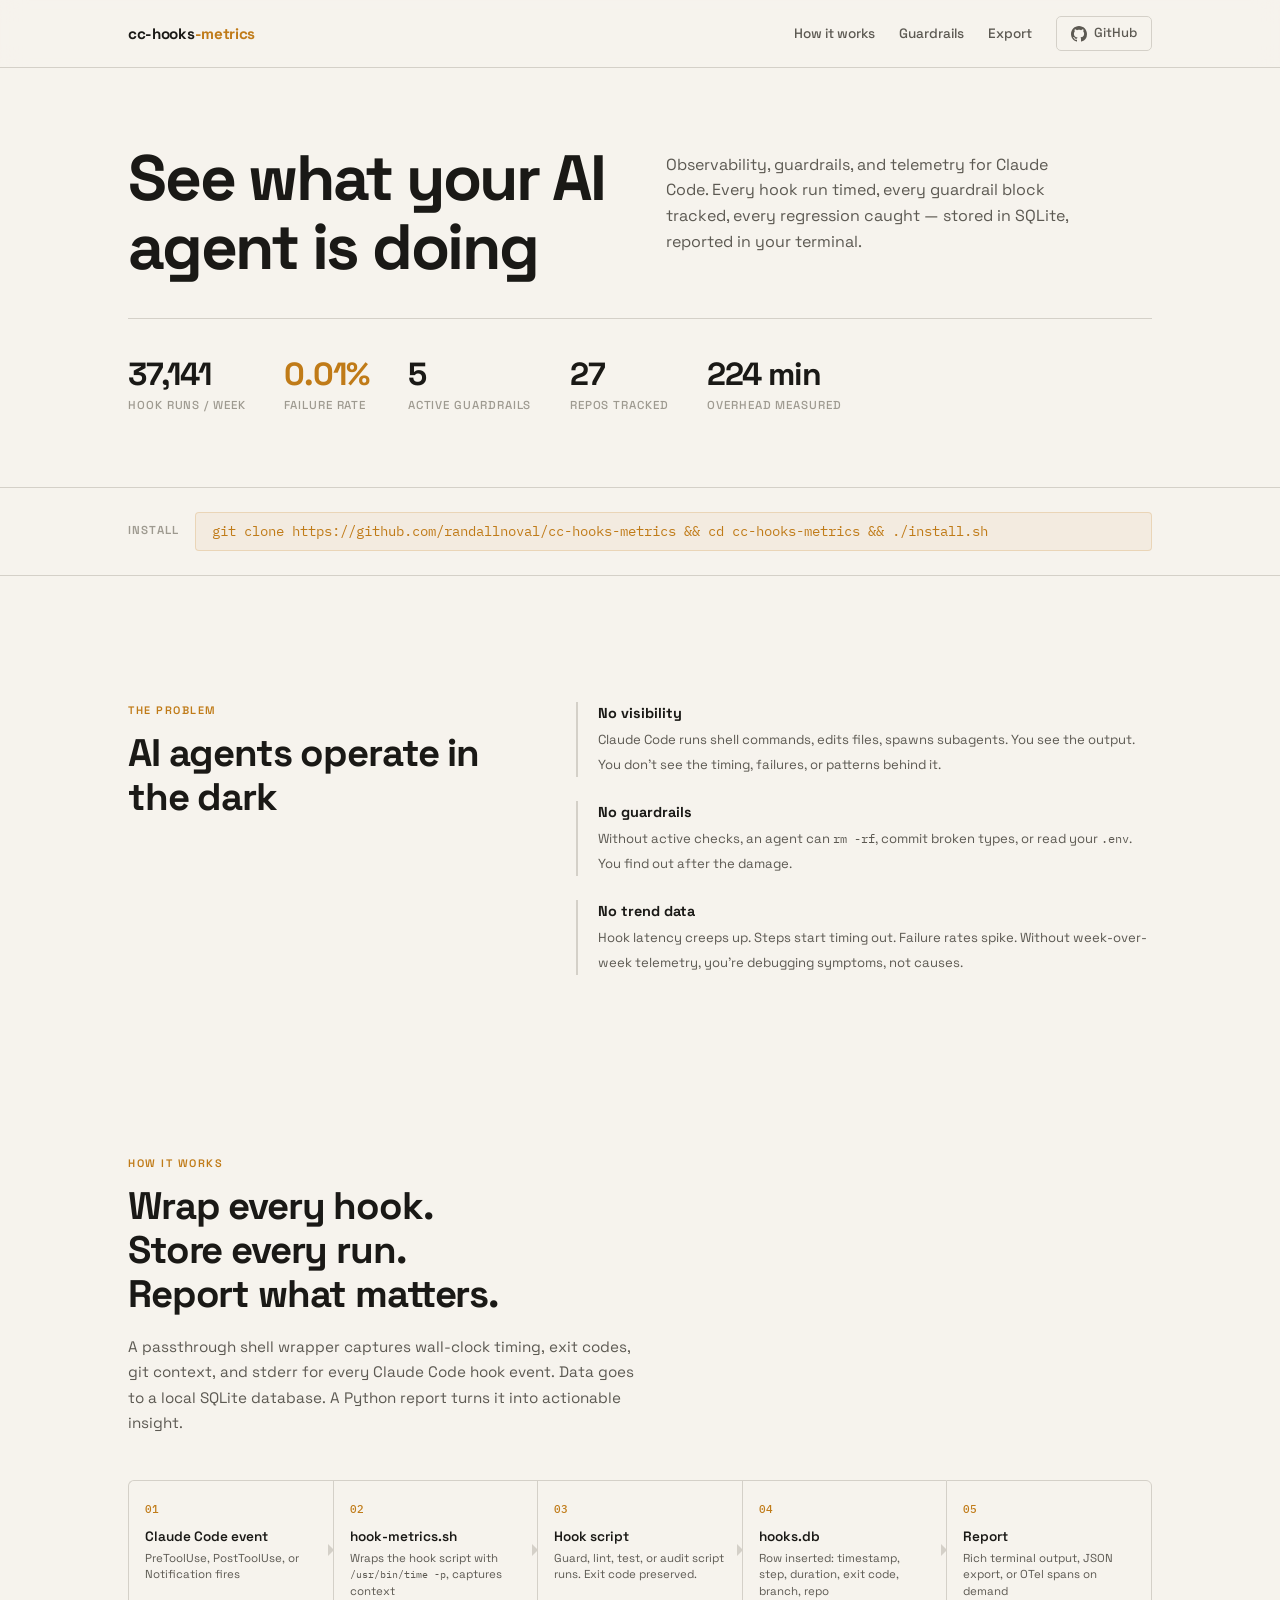
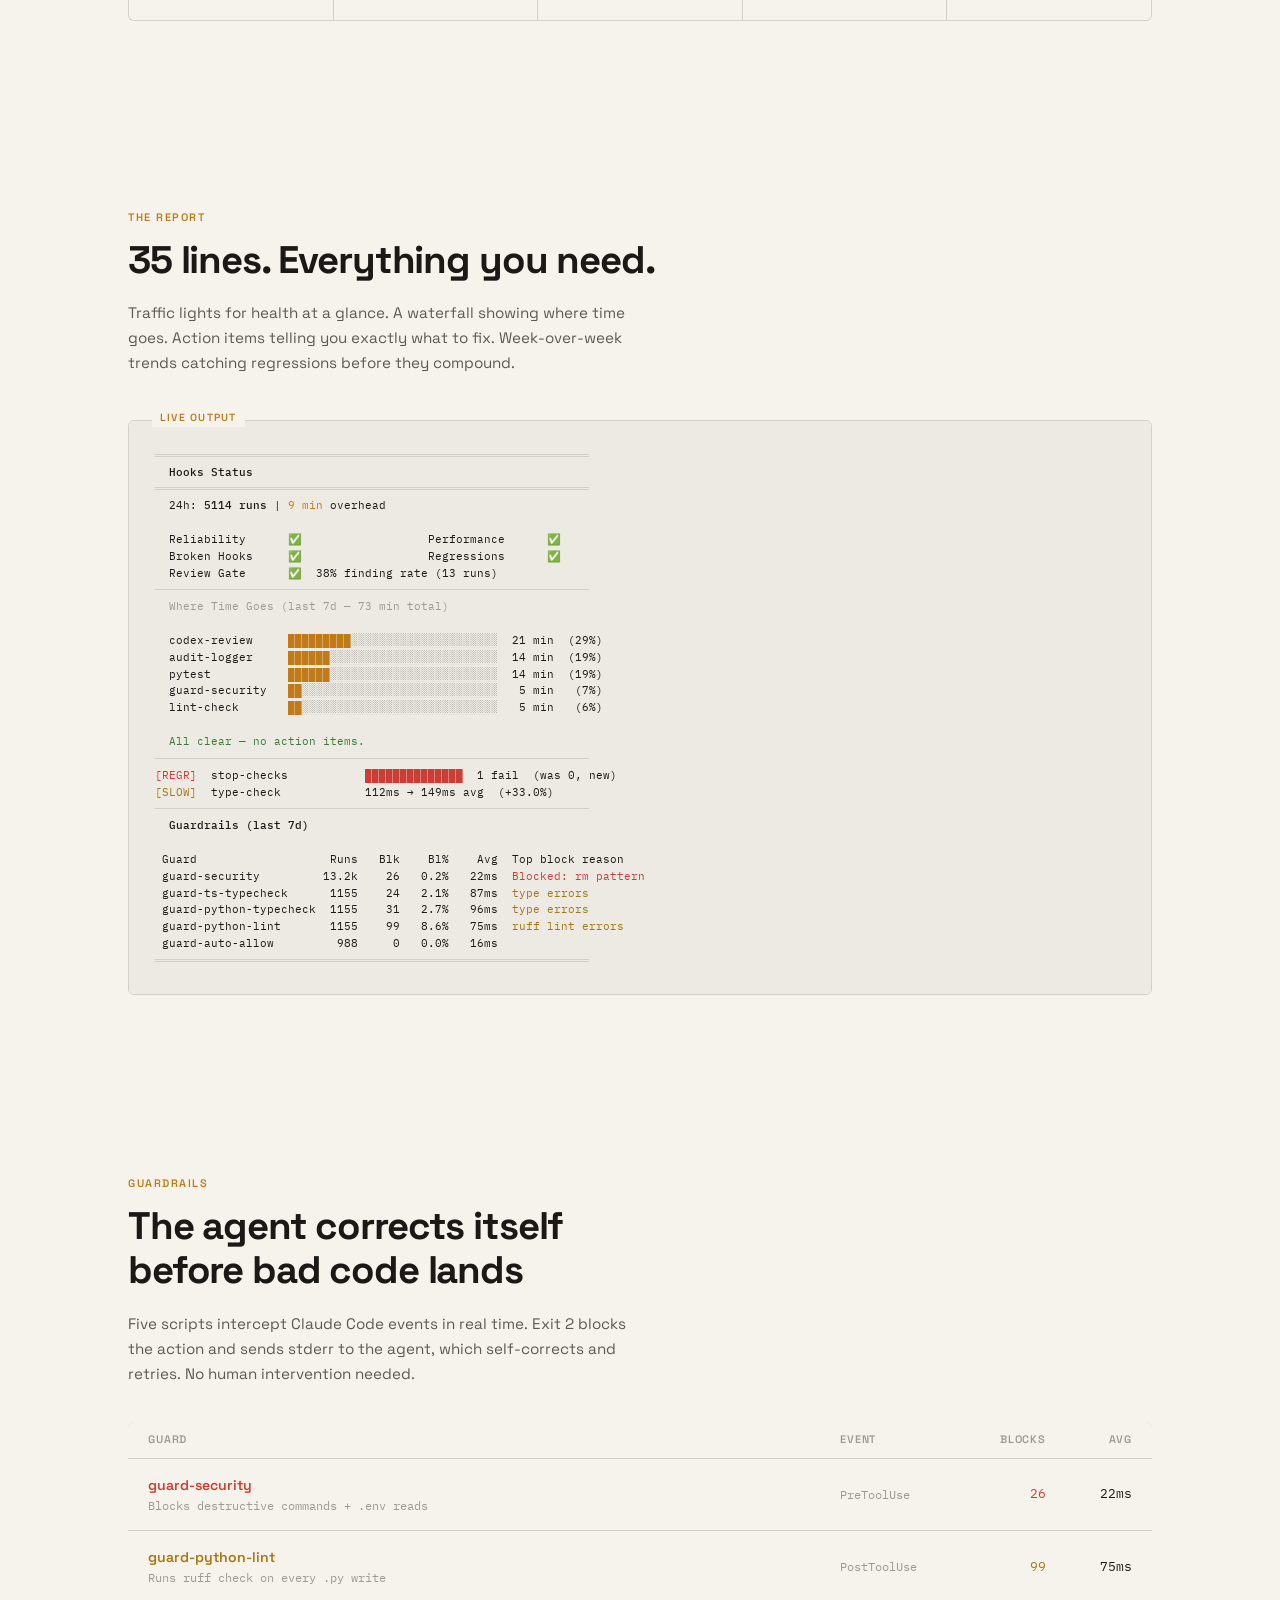
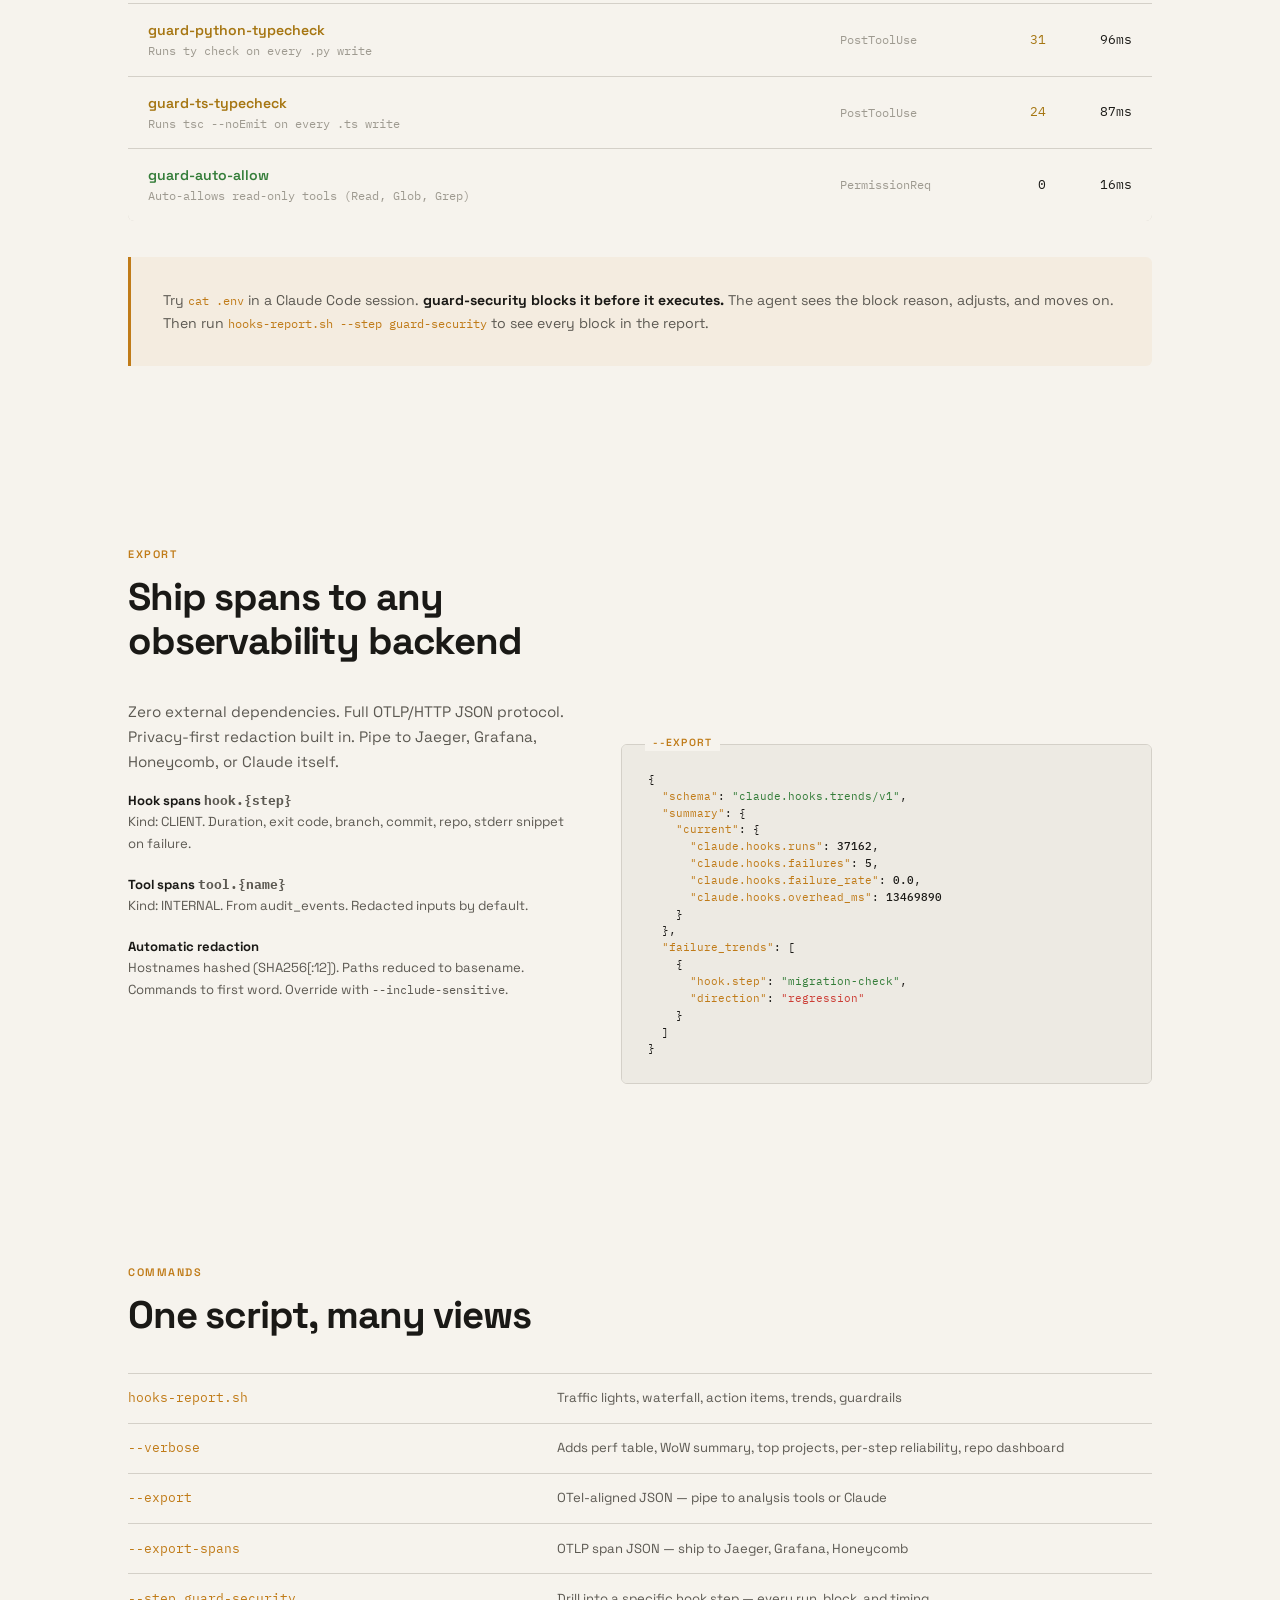
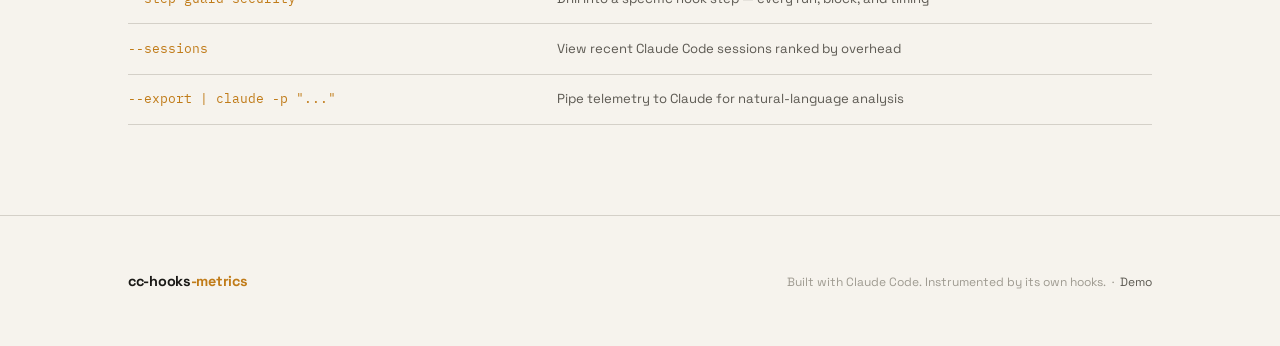
==== docs/index.html @ d6f10c7b "docs: add design context and live demo pages Added design system documentation (users, brand persona" ====
<!DOCTYPE html>
<html lang="en">
<head>
<meta charset="UTF-8">
<meta name="viewport" content="width=device-width, initial-scale=1.0">
<title>cc-hooks-metrics — See what your AI agent is doing</title>
<meta name="description" content="Observability, guardrails, and telemetry for Claude Code. 37k+ hook runs tracked. Zero blind spots.">
<link rel="preconnect" href="https://fonts.googleapis.com">
<link rel="preconnect" href="https://fonts.gstatic.com" crossorigin>
<link href="https://fonts.googleapis.com/css2?family=Space+Grotesk:wght@400;500;600;700&family=IBM+Plex+Mono:wght@400;500&display=swap" rel="stylesheet">
<style>
  /* ═══════════════════════════════════════
     THEME — warm observatory
     ═══════════════════════════════════════ */
  :root {
    color-scheme: dark light;

    /* Palette: dark */
    --bg:           #0f0f0f;
    --bg-raised:    #1a1a18;
    --bg-inset:     #090908;
    --border:       #2a2a26;
    --text:         #ece8e0;
    --text-sub:     #9e9a90;
    --text-faint:   #5c5952;
    --accent:       #e09832;
    --accent-dim:   #b87a24;
    --accent-bg:    rgba(224,152,50,0.08);
    --red:          #e5534b;
    --green:        #57ab5a;
    --yellow:       #c69026;
    --blue:         #539bf5;
    --code-bg:      #141412;
  }

  @media (prefers-color-scheme: light) {
    :root {
      --bg:           #f6f3ed;
      --bg-raised:    #ffffff;
      --bg-inset:     #edeae3;
      --border:       #d4d0c8;
      --text:         #1a1916;
      --text-sub:     #5c5952;
      --text-faint:   #9e9a90;
      --accent:       #c07b18;
      --accent-dim:   #9e6510;
      --accent-bg:    rgba(192,123,24,0.06);
      --red:          #cc3d35;
      --green:        #347d39;
      --yellow:       #a67612;
      --blue:         #3574c2;
      --code-bg:      #edeae3;
    }
  }

  /* ═══════════════════════════════════════
     RESET + BASE
     ═══════════════════════════════════════ */
  *, *::before, *::after { margin: 0; padding: 0; box-sizing: border-box; }

  body {
    font-family: 'Space Grotesk', system-ui, sans-serif;
    background: var(--bg);
    color: var(--text);
    line-height: 1.55;
    -webkit-font-smoothing: antialiased;
    overflow-x: hidden;
  }

  ::selection {
    background: var(--accent);
    color: var(--bg);
  }

  /* ═══════════════════════════════════════
     UTILITY
     ═══════════════════════════════════════ */
  .wrap {
    max-width: 1120px;
    margin: 0 auto;
    padding-inline: clamp(1.25rem, 4vw, 3rem);
  }

  .mono {
    font-family: 'IBM Plex Mono', monospace;
    font-size: 0.88em;
  }

  .accent { color: var(--accent); }
  .sub    { color: var(--text-sub); }
  .faint  { color: var(--text-faint); }

  /* ═══════════════════════════════════════
     NAV
     ═══════════════════════════════════════ */
  nav {
    position: fixed;
    top: 0;
    left: 0;
    right: 0;
    z-index: 100;
    padding: 1rem 0;
    background: color-mix(in oklch, var(--bg) 85%, transparent);
    backdrop-filter: blur(12px);
    -webkit-backdrop-filter: blur(12px);
    border-bottom: 1px solid var(--border);
  }
  nav .wrap {
    display: flex;
    align-items: center;
    justify-content: space-between;
  }
  nav .logo {
    font-weight: 700;
    font-size: 0.95rem;
    letter-spacing: -0.02em;
    text-decoration: none;
    color: var(--text);
  }
  nav .logo span { color: var(--accent); }
  nav .links {
    display: flex;
    gap: 1.5rem;
    align-items: center;
    list-style: none;
  }
  nav .links a {
    color: var(--text-sub);
    text-decoration: none;
    font-size: 0.85rem;
    font-weight: 500;
    transition: color 0.15s;
  }
  nav .links a:hover { color: var(--text); }
  nav .links .gh {
    display: inline-flex;
    align-items: center;
    gap: 0.4rem;
    padding: 0.4rem 0.9rem;
    border: 1px solid var(--border);
    border-radius: 5px;
    font-size: 0.82rem;
    transition: border-color 0.15s;
  }
  nav .links .gh:hover { border-color: var(--text-sub); }

  /* ═══════════════════════════════════════
     HERO — asymmetric, editorial
     ═══════════════════════════════════════ */
  .hero {
    padding-top: clamp(7rem, 16vh, 11rem);
    padding-bottom: clamp(3rem, 8vh, 5rem);
  }
  .hero-grid {
    display: grid;
    grid-template-columns: 1fr 1fr;
    gap: clamp(2rem, 4vw, 4rem);
    align-items: end;
  }
  @media (max-width: 768px) {
    .hero-grid { grid-template-columns: 1fr; }
  }

  .hero h1 {
    font-size: clamp(2.4rem, 5.5vw, 4rem);
    font-weight: 700;
    line-height: 1.08;
    letter-spacing: -0.035em;
    max-width: 14ch;
  }
  .hero-right {
    max-width: 420px;
  }
  .hero-right p {
    font-size: clamp(1rem, 1.2vw, 1.15rem);
    color: var(--text-sub);
    margin-bottom: 1.75rem;
    line-height: 1.6;
  }

  /* Ticker strip */
  .ticker {
    display: flex;
    gap: clamp(1.5rem, 3vw, 3rem);
    padding-top: clamp(2rem, 4vh, 3rem);
    margin-top: clamp(2rem, 4vh, 3rem);
    border-top: 1px solid var(--border);
    flex-wrap: wrap;
  }
  .ticker-item {
    display: flex;
    flex-direction: column;
  }
  .ticker-val {
    font-size: clamp(1.6rem, 2.5vw, 2.2rem);
    font-weight: 700;
    letter-spacing: -0.03em;
    line-height: 1.2;
  }
  .ticker-label {
    font-size: 0.72rem;
    font-weight: 500;
    text-transform: uppercase;
    letter-spacing: 0.08em;
    color: var(--text-faint);
    margin-top: 0.2rem;
  }

  /* ═══════════════════════════════════════
     INSTALL STRIP
     ═══════════════════════════════════════ */
  .install-strip {
    padding: 1.5rem 0;
    border-top: 1px solid var(--border);
    border-bottom: 1px solid var(--border);
  }
  .install-strip .wrap {
    display: flex;
    align-items: center;
    gap: 1rem;
    flex-wrap: wrap;
  }
  .install-strip .label {
    font-size: 0.72rem;
    font-weight: 600;
    text-transform: uppercase;
    letter-spacing: 0.1em;
    color: var(--text-faint);
    flex-shrink: 0;
  }
  .install-cmd {
    font-family: 'IBM Plex Mono', monospace;
    font-size: 0.85rem;
    color: var(--accent);
    background: var(--accent-bg);
    padding: 0.5rem 1rem;
    border-radius: 4px;
    border: 1px solid color-mix(in oklch, var(--accent) 20%, transparent);
    user-select: all;
    cursor: text;
    flex: 1;
    min-width: 0;
    overflow-x: auto;
    white-space: nowrap;
  }

  /* ═══════════════════════════════════════
     SECTION RHYTHM
     ═══════════════════════════════════════ */
  .section {
    padding-block: clamp(4rem, 10vh, 7rem);
  }
  .section-label {
    font-size: 0.68rem;
    font-weight: 600;
    text-transform: uppercase;
    letter-spacing: 0.14em;
    color: var(--accent);
    margin-bottom: 0.75rem;
  }
  .section h2 {
    font-size: clamp(1.6rem, 3vw, 2.4rem);
    font-weight: 700;
    letter-spacing: -0.03em;
    line-height: 1.15;
    max-width: 22ch;
    margin-bottom: clamp(1rem, 2vh, 1.75rem);
  }
  .section-lead {
    font-size: clamp(0.95rem, 1.1vw, 1.05rem);
    color: var(--text-sub);
    max-width: 52ch;
    line-height: 1.65;
  }

  /* ═══════════════════════════════════════
     PROBLEM — editorial two-col
     ═══════════════════════════════════════ */
  .problem-grid {
    display: grid;
    grid-template-columns: 0.4fr 0.6fr;
    gap: clamp(2rem, 5vw, 5rem);
    margin-top: clamp(2rem, 4vh, 3rem);
  }
  @media (max-width: 768px) {
    .problem-grid { grid-template-columns: 1fr; }
  }
  .problem-list {
    list-style: none;
    display: flex;
    flex-direction: column;
    gap: 1.5rem;
  }
  .problem-list li {
    padding-left: 1.25rem;
    border-left: 2px solid var(--border);
    transition: border-color 0.2s;
  }
  .problem-list li:hover {
    border-left-color: var(--accent);
  }
  .problem-list strong {
    display: block;
    font-size: 0.9rem;
    margin-bottom: 0.2rem;
  }
  .problem-list span {
    font-size: 0.82rem;
    color: var(--text-sub);
    line-height: 1.55;
  }

  /* ═══════════════════════════════════════
     PIPELINE — horizontal step flow
     ═══════════════════════════════════════ */
  .pipeline {
    display: flex;
    gap: 0;
    margin-top: clamp(2.5rem, 5vh, 4rem);
    overflow-x: auto;
    padding-bottom: 0.5rem;
  }
  .pipe-step {
    flex: 1;
    min-width: 140px;
    padding: 1.25rem 1rem;
    border: 1px solid var(--border);
    border-right: none;
    position: relative;
    transition: background 0.2s;
  }
  .pipe-step:first-child { border-radius: 6px 0 0 6px; }
  .pipe-step:last-child  { border-radius: 0 6px 6px 0; border-right: 1px solid var(--border); }
  .pipe-step:hover { background: var(--bg-raised); }
  .pipe-step::after {
    content: '';
    position: absolute;
    right: -1px;
    top: 50%;
    transform: translateY(-50%);
    width: 0;
    height: 0;
    border-top: 6px solid transparent;
    border-bottom: 6px solid transparent;
    border-left: 6px solid var(--border);
    z-index: 1;
  }
  .pipe-step:last-child::after { display: none; }
  .pipe-num {
    font-family: 'IBM Plex Mono', monospace;
    font-size: 0.68rem;
    color: var(--accent);
    font-weight: 500;
    margin-bottom: 0.5rem;
  }
  .pipe-name {
    font-size: 0.85rem;
    font-weight: 600;
    margin-bottom: 0.2rem;
  }
  .pipe-desc {
    font-size: 0.72rem;
    color: var(--text-sub);
    line-height: 1.45;
  }

  /* ═══════════════════════════════════════
     SPECIMEN — the report as artifact
     ═══════════════════════════════════════ */
  .specimen {
    margin-top: clamp(2.5rem, 5vh, 4rem);
    position: relative;
  }
  .specimen-label {
    position: absolute;
    top: -0.6rem;
    left: 1.5rem;
    font-size: 0.65rem;
    font-weight: 600;
    text-transform: uppercase;
    letter-spacing: 0.12em;
    color: var(--accent);
    background: var(--bg);
    padding: 0 0.5rem;
    z-index: 1;
  }
  .specimen-frame {
    border: 1px solid var(--border);
    border-radius: 6px;
    overflow: hidden;
  }
  .specimen-frame pre {
    font-family: 'IBM Plex Mono', monospace;
    font-size: clamp(0.68rem, 0.85vw, 0.78rem);
    line-height: 1.55;
    padding: clamp(1.25rem, 2vw, 2rem);
    overflow-x: auto;
    background: var(--code-bg);
    color: var(--text);
  }
  .s-dim    { color: var(--text-faint); }
  .s-accent { color: var(--accent); }
  .s-green  { color: var(--green); }
  .s-red    { color: var(--red); }
  .s-yellow { color: var(--yellow); }
  .s-blue   { color: var(--blue); }
  .s-bold   { font-weight: 500; }
  .s-line   { color: var(--border); }

  /* ═══════════════════════════════════════
     GUARDRAILS — stacked rows
     ═══════════════════════════════════════ */
  .guards {
    margin-top: clamp(2rem, 4vh, 3rem);
    display: flex;
    flex-direction: column;
    gap: 1px;
    background: var(--border);
    border-radius: 6px;
    overflow: hidden;
  }
  .guard-row {
    display: grid;
    grid-template-columns: 1fr 120px 70px 70px;
    gap: 1rem;
    padding: 1rem 1.25rem;
    background: var(--bg);
    align-items: center;
    transition: background 0.15s;
  }
  .guard-row:hover { background: var(--bg-raised); }
  @media (max-width: 600px) {
    .guard-row { grid-template-columns: 1fr auto; }
    .guard-row .hide-sm { display: none; }
  }
  .guard-name {
    font-weight: 600;
    font-size: 0.88rem;
  }
  .guard-event {
    font-family: 'IBM Plex Mono', monospace;
    font-size: 0.72rem;
    color: var(--text-faint);
  }
  .guard-stat {
    font-family: 'IBM Plex Mono', monospace;
    font-size: 0.82rem;
    text-align: right;
  }
  .guard-head {
    font-size: 0.68rem;
    font-weight: 600;
    text-transform: uppercase;
    letter-spacing: 0.08em;
    color: var(--text-faint);
  }
  .guard-head.guard-row { padding-block: 0.6rem; }

  /* ═══════════════════════════════════════
     HOW IT STOPS BAD CODE — callout
     ═══════════════════════════════════════ */
  .callout {
    margin-top: clamp(2rem, 4vh, 3rem);
    padding: clamp(1.5rem, 3vw, 2rem);
    border-left: 3px solid var(--accent);
    background: var(--accent-bg);
    border-radius: 0 6px 6px 0;
  }
  .callout p {
    font-size: 0.88rem;
    color: var(--text-sub);
    line-height: 1.6;
  }
  .callout strong { color: var(--text); }
  .callout code {
    font-family: 'IBM Plex Mono', monospace;
    font-size: 0.84em;
    color: var(--accent);
  }

  /* ═══════════════════════════════════════
     EXPORT — side by side
     ═══════════════════════════════════════ */
  .export-grid {
    display: grid;
    grid-template-columns: 1fr 1.2fr;
    gap: clamp(2rem, 4vw, 4rem);
    align-items: start;
    margin-top: clamp(2rem, 4vh, 3rem);
  }
  @media (max-width: 768px) {
    .export-grid { grid-template-columns: 1fr; }
  }
  .export-features {
    list-style: none;
    display: flex;
    flex-direction: column;
    gap: 1.25rem;
    margin-top: 1rem;
  }
  .export-features li {
    font-size: 0.88rem;
    line-height: 1.55;
  }
  .export-features li strong {
    display: block;
    font-size: 0.82rem;
  }
  .export-features li span {
    color: var(--text-sub);
    font-size: 0.82rem;
  }

  /* ═══════════════════════════════════════
     COMMANDS — compact list
     ═══════════════════════════════════════ */
  .cmd-list {
    margin-top: clamp(2rem, 4vh, 3rem);
    display: flex;
    flex-direction: column;
    gap: 0;
  }
  .cmd-row {
    display: grid;
    grid-template-columns: 1fr 1.5fr;
    gap: 2rem;
    padding: 0.9rem 0;
    border-bottom: 1px solid var(--border);
    align-items: baseline;
  }
  .cmd-row:first-child { border-top: 1px solid var(--border); }
  @media (max-width: 600px) {
    .cmd-row { grid-template-columns: 1fr; gap: 0.3rem; }
  }
  .cmd-code {
    font-family: 'IBM Plex Mono', monospace;
    font-size: 0.82rem;
    color: var(--accent);
  }
  .cmd-what {
    font-size: 0.82rem;
    color: var(--text-sub);
  }

  /* ═══════════════════════════════════════
     FOOTER
     ═══════════════════════════════════════ */
  footer {
    padding: clamp(3rem, 6vh, 5rem) 0;
    border-top: 1px solid var(--border);
  }
  .footer-grid {
    display: flex;
    justify-content: space-between;
    align-items: baseline;
    flex-wrap: wrap;
    gap: 1rem;
  }
  footer .logo {
    font-weight: 700;
    font-size: 0.9rem;
    letter-spacing: -0.02em;
  }
  footer .logo span { color: var(--accent); }
  footer .meta {
    font-size: 0.75rem;
    color: var(--text-faint);
  }
  footer a {
    color: var(--text-sub);
    text-decoration: none;
    transition: color 0.15s;
  }
  footer a:hover { color: var(--text); }

  /* ═══════════════════════════════════════
     ENTRANCE MOTION
     ═══════════════════════════════════════ */
  @media (prefers-reduced-motion: no-preference) {
    .reveal {
      opacity: 0;
      transform: translateY(20px);
      transition: opacity 0.6s ease, transform 0.6s ease;
    }
    .reveal.visible {
      opacity: 1;
      transform: translateY(0);
    }
    .reveal-delay-1 { transition-delay: 0.1s; }
    .reveal-delay-2 { transition-delay: 0.2s; }
    .reveal-delay-3 { transition-delay: 0.3s; }
  }
  @media (prefers-reduced-motion: reduce) {
    .reveal { opacity: 1; transform: none; }
  }
</style>
</head>
<body>

<!-- NAV -->
<nav>
  <div class="wrap">
    <a class="logo" href="#">cc-hooks<span>-metrics</span></a>
    <ul class="links">
      <li><a href="#how">How it works</a></li>
      <li><a href="#guardrails">Guardrails</a></li>
      <li><a href="#export">Export</a></li>
      <li><a href="https://github.com/randallnoval/cc-hooks-metrics" class="gh">
        <svg width="16" height="16" viewBox="0 0 16 16" fill="currentColor"><path d="M8 0C3.58 0 0 3.58 0 8c0 3.54 2.29 6.53 5.47 7.59.4.07.55-.17.55-.38 0-.19-.01-.82-.01-1.49-2.01.37-2.53-.49-2.69-.94-.09-.23-.48-.94-.82-1.13-.28-.15-.68-.52-.01-.53.63-.01 1.08.58 1.23.82.72 1.21 1.87.87 2.33.66.07-.52.28-.87.51-1.07-1.78-.2-3.64-.89-3.64-3.95 0-.87.31-1.59.82-2.15-.08-.2-.36-1.02.08-2.12 0 0 .67-.21 2.2.82.64-.18 1.32-.27 2-.27.68 0 1.36.09 2 .27 1.53-1.04 2.2-.82 2.2-.82.44 1.1.16 1.92.08 2.12.51.56.82 1.27.82 2.15 0 3.07-1.87 3.75-3.65 3.95.29.25.54.73.54 1.48 0 1.07-.01 1.93-.01 2.2 0 .21.15.46.55.38A8.013 8.013 0 0016 8c0-4.42-3.58-8-8-8z"/></svg>
        GitHub
      </a></li>
    </ul>
  </div>
</nav>

<!-- HERO -->
<section class="hero wrap">
  <div class="hero-grid">
    <div>
      <h1 class="reveal">See what your AI agent is&nbsp;doing</h1>
    </div>
    <div class="hero-right">
      <p class="reveal reveal-delay-1">Observability, guardrails, and telemetry for Claude Code. Every hook run timed, every guardrail block tracked, every regression caught — stored in SQLite, reported in your terminal.</p>
    </div>
  </div>
  <div class="ticker reveal reveal-delay-2">
    <div class="ticker-item">
      <span class="ticker-val">37,141</span>
      <span class="ticker-label">Hook runs / week</span>
    </div>
    <div class="ticker-item">
      <span class="ticker-val accent">0.01%</span>
      <span class="ticker-label">Failure rate</span>
    </div>
    <div class="ticker-item">
      <span class="ticker-val">5</span>
      <span class="ticker-label">Active guardrails</span>
    </div>
    <div class="ticker-item">
      <span class="ticker-val">27</span>
      <span class="ticker-label">Repos tracked</span>
    </div>
    <div class="ticker-item">
      <span class="ticker-val">224 min</span>
      <span class="ticker-label">Overhead measured</span>
    </div>
  </div>
</section>

<!-- INSTALL STRIP -->
<div class="install-strip">
  <div class="wrap">
    <span class="label">Install</span>
    <div class="install-cmd">git clone https://github.com/randallnoval/cc-hooks-metrics && cd cc-hooks-metrics && ./install.sh</div>
  </div>
</div>

<!-- THE PROBLEM -->
<section class="section wrap" id="problem">
  <div class="problem-grid">
    <div>
      <div class="section-label reveal">The problem</div>
      <h2 class="reveal reveal-delay-1">AI agents operate in the&nbsp;dark</h2>
    </div>
    <div>
      <ul class="problem-list">
        <li class="reveal">
          <strong>No visibility</strong>
          <span>Claude Code runs shell commands, edits files, spawns subagents. You see the output. You don't see the timing, failures, or patterns behind it.</span>
        </li>
        <li class="reveal reveal-delay-1">
          <strong>No guardrails</strong>
          <span>Without active checks, an agent can <code class="mono">rm -rf</code>, commit broken types, or read your <code class="mono">.env</code>. You find out after the damage.</span>
        </li>
        <li class="reveal reveal-delay-2">
          <strong>No trend data</strong>
          <span>Hook latency creeps up. Steps start timing out. Failure rates spike. Without week-over-week telemetry, you're debugging symptoms, not causes.</span>
        </li>
      </ul>
    </div>
  </div>
</section>

<!-- HOW IT WORKS -->
<section class="section wrap" id="how">
  <div class="section-label reveal">How it works</div>
  <h2 class="reveal">Wrap every hook.<br>Store every run.<br>Report what matters.</h2>
  <p class="section-lead reveal reveal-delay-1">A passthrough shell wrapper captures wall-clock timing, exit codes, git context, and stderr for every Claude Code hook event. Data goes to a local SQLite database. A Python report turns it into actionable insight.</p>

  <div class="pipeline reveal reveal-delay-2">
    <div class="pipe-step">
      <div class="pipe-num">01</div>
      <div class="pipe-name">Claude Code event</div>
      <div class="pipe-desc">PreToolUse, PostToolUse, or Notification fires</div>
    </div>
    <div class="pipe-step">
      <div class="pipe-num">02</div>
      <div class="pipe-name">hook-metrics.sh</div>
      <div class="pipe-desc">Wraps the hook script with <code class="mono">/usr/bin/time&nbsp;-p</code>, captures context</div>
    </div>
    <div class="pipe-step">
      <div class="pipe-num">03</div>
      <div class="pipe-name">Hook script</div>
      <div class="pipe-desc">Guard, lint, test, or audit script runs. Exit code preserved.</div>
    </div>
    <div class="pipe-step">
      <div class="pipe-num">04</div>
      <div class="pipe-name">hooks.db</div>
      <div class="pipe-desc">Row inserted: timestamp, step, duration, exit code, branch, repo</div>
    </div>
    <div class="pipe-step">
      <div class="pipe-num">05</div>
      <div class="pipe-name">Report</div>
      <div class="pipe-desc">Rich terminal output, JSON export, or OTel spans on demand</div>
    </div>
  </div>
</section>

<!-- THE REPORT -->
<section class="section wrap" id="report">
  <div class="section-label reveal">The report</div>
  <h2 class="reveal">35 lines. Everything you need.</h2>
  <p class="section-lead reveal reveal-delay-1">Traffic lights for health at a glance. A waterfall showing where time goes. Action items telling you exactly what to fix. Week-over-week trends catching regressions before they compound.</p>

  <div class="specimen reveal reveal-delay-2">
    <span class="specimen-label">Live output</span>
    <div class="specimen-frame">
      <pre><span class="s-line">══════════════════════════════════════════════════════════════</span>
<span class="s-bold">  Hooks Status</span>
<span class="s-line">══════════════════════════════════════════════════════════════</span>
  24h: <span class="s-bold">5114 runs</span> | <span class="s-accent">9 min</span> overhead

  Reliability      <span class="s-green">✅</span>                  Performance      <span class="s-green">✅</span>
  Broken Hooks     <span class="s-green">✅</span>                  Regressions      <span class="s-green">✅</span>
  Review Gate      <span class="s-green">✅</span>  38% finding rate (13 runs)
<span class="s-line">──────────────────────────────────────────────────────────────</span>
<span class="s-dim">  Where Time Goes (last 7d — 73 min total)</span>

  codex-review     <span class="s-accent">█████████</span><span class="s-dim">░░░░░░░░░░░░░░░░░░░░░</span>  21 min  (29%)
  audit-logger     <span class="s-accent">██████</span><span class="s-dim">░░░░░░░░░░░░░░░░░░░░░░░░</span>  14 min  (19%)
  pytest           <span class="s-accent">██████</span><span class="s-dim">░░░░░░░░░░░░░░░░░░░░░░░░</span>  14 min  (19%)
  guard-security   <span class="s-accent">██</span><span class="s-dim">░░░░░░░░░░░░░░░░░░░░░░░░░░░░</span>   5 min   (7%)
  lint-check       <span class="s-accent">██</span><span class="s-dim">░░░░░░░░░░░░░░░░░░░░░░░░░░░░</span>   5 min   (6%)

  <span class="s-green">All clear — no action items.</span>
<span class="s-line">──────────────────────────────────────────────────────────────</span>
<span class="s-red">[REGR]</span>  stop-checks           <span class="s-red">██████████████</span>  1 fail  (was 0, new)
<span class="s-yellow">[SLOW]</span>  type-check            112ms → 149ms avg  (+33.0%)
<span class="s-line">──────────────────────────────────────────────────────────────</span>
<span class="s-bold">  Guardrails (last 7d)</span>

 Guard                   Runs   Blk    Bl%    Avg  Top block reason
 guard-security         13.2k    26   0.2%   22ms  <span class="s-red">Blocked: rm pattern</span>
 guard-ts-typecheck      1155    24   2.1%   87ms  <span class="s-yellow">type errors</span>
 guard-python-typecheck  1155    31   2.7%   96ms  <span class="s-yellow">type errors</span>
 guard-python-lint       1155    99   8.6%   75ms  <span class="s-yellow">ruff lint errors</span>
 guard-auto-allow         988     0   0.0%   16ms
<span class="s-line">══════════════════════════════════════════════════════════════</span></pre>
    </div>
  </div>
</section>

<!-- GUARDRAILS -->
<section class="section wrap" id="guardrails">
  <div class="section-label reveal">Guardrails</div>
  <h2 class="reveal">The agent corrects itself<br>before bad code lands</h2>
  <p class="section-lead reveal reveal-delay-1">Five scripts intercept Claude Code events in real time. Exit 2 blocks the action and sends stderr to the agent, which self-corrects and retries. No human intervention needed.</p>

  <div class="guards reveal reveal-delay-2">
    <div class="guard-row guard-head">
      <div>Guard</div>
      <div>Event</div>
      <div class="hide-sm" style="text-align:right;">Blocks</div>
      <div style="text-align:right;">Avg</div>
    </div>
    <div class="guard-row">
      <div>
        <div class="guard-name" style="color:var(--red);">guard-security</div>
        <div class="guard-event">Blocks destructive commands + .env reads</div>
      </div>
      <div class="guard-event">PreToolUse</div>
      <div class="guard-stat hide-sm" style="color:var(--red);">26</div>
      <div class="guard-stat">22ms</div>
    </div>
    <div class="guard-row">
      <div>
        <div class="guard-name" style="color:var(--yellow);">guard-python-lint</div>
        <div class="guard-event">Runs ruff check on every .py write</div>
      </div>
      <div class="guard-event">PostToolUse</div>
      <div class="guard-stat hide-sm" style="color:var(--yellow);">99</div>
      <div class="guard-stat">75ms</div>
    </div>
    <div class="guard-row">
      <div>
        <div class="guard-name" style="color:var(--yellow);">guard-python-typecheck</div>
        <div class="guard-event">Runs ty check on every .py write</div>
      </div>
      <div class="guard-event">PostToolUse</div>
      <div class="guard-stat hide-sm" style="color:var(--yellow);">31</div>
      <div class="guard-stat">96ms</div>
    </div>
    <div class="guard-row">
      <div>
        <div class="guard-name" style="color:var(--yellow);">guard-ts-typecheck</div>
        <div class="guard-event">Runs tsc --noEmit on every .ts write</div>
      </div>
      <div class="guard-event">PostToolUse</div>
      <div class="guard-stat hide-sm" style="color:var(--yellow);">24</div>
      <div class="guard-stat">87ms</div>
    </div>
    <div class="guard-row">
      <div>
        <div class="guard-name" style="color:var(--green);">guard-auto-allow</div>
        <div class="guard-event">Auto-allows read-only tools (Read, Glob, Grep)</div>
      </div>
      <div class="guard-event">PermissionReq</div>
      <div class="guard-stat hide-sm">0</div>
      <div class="guard-stat">16ms</div>
    </div>
  </div>

  <div class="callout reveal">
    <p>Try <code>cat .env</code> in a Claude Code session. <strong>guard-security blocks it before it executes.</strong> The agent sees the block reason, adjusts, and moves on. Then run <code>hooks-report.sh --step guard-security</code> to see every block in the report.</p>
  </div>
</section>

<!-- OTEL EXPORT -->
<section class="section wrap" id="export">
  <div class="section-label reveal">Export</div>
  <h2 class="reveal">Ship spans to any<br>observability backend</h2>

  <div class="export-grid">
    <div>
      <p class="section-lead reveal">Zero external dependencies. Full OTLP/HTTP JSON protocol. Privacy-first redaction built in. Pipe to Jaeger, Grafana, Honeycomb, or Claude itself.</p>
      <ul class="export-features">
        <li class="reveal">
          <strong>Hook spans <span class="mono accent">hook.{step}</span></strong>
          <span>Kind: CLIENT. Duration, exit code, branch, commit, repo, stderr snippet on failure.</span>
        </li>
        <li class="reveal reveal-delay-1">
          <strong>Tool spans <span class="mono accent">tool.{name}</span></strong>
          <span>Kind: INTERNAL. From audit_events. Redacted inputs by default.</span>
        </li>
        <li class="reveal reveal-delay-2">
          <strong>Automatic redaction</strong>
          <span>Hostnames hashed (SHA256[:12]). Paths reduced to basename. Commands to first word. Override with <code class="mono">--include-sensitive</code>.</span>
        </li>
      </ul>
    </div>
    <div class="specimen reveal">
      <span class="specimen-label">--export</span>
      <div class="specimen-frame">
        <pre>{
  <span class="s-accent">"schema"</span>: <span class="s-green">"claude.hooks.trends/v1"</span>,
  <span class="s-accent">"summary"</span>: {
    <span class="s-accent">"current"</span>: {
      <span class="s-accent">"claude.hooks.runs"</span>: <span class="s-bold">37162</span>,
      <span class="s-accent">"claude.hooks.failures"</span>: <span class="s-bold">5</span>,
      <span class="s-accent">"claude.hooks.failure_rate"</span>: <span class="s-bold">0.0</span>,
      <span class="s-accent">"claude.hooks.overhead_ms"</span>: <span class="s-bold">13469890</span>
    }
  },
  <span class="s-accent">"failure_trends"</span>: [
    {
      <span class="s-accent">"hook.step"</span>: <span class="s-green">"migration-check"</span>,
      <span class="s-accent">"direction"</span>: <span class="s-red">"regression"</span>
    }
  ]
}</pre>
      </div>
    </div>
  </div>
</section>

<!-- COMMANDS -->
<section class="section wrap" id="commands">
  <div class="section-label reveal">Commands</div>
  <h2 class="reveal">One script, many views</h2>

  <div class="cmd-list reveal reveal-delay-1">
    <div class="cmd-row">
      <div class="cmd-code">hooks-report.sh</div>
      <div class="cmd-what">Traffic lights, waterfall, action items, trends, guardrails</div>
    </div>
    <div class="cmd-row">
      <div class="cmd-code">--verbose</div>
      <div class="cmd-what">Adds perf table, WoW summary, top projects, per-step reliability, repo dashboard</div>
    </div>
    <div class="cmd-row">
      <div class="cmd-code">--export</div>
      <div class="cmd-what">OTel-aligned JSON — pipe to analysis tools or Claude</div>
    </div>
    <div class="cmd-row">
      <div class="cmd-code">--export-spans</div>
      <div class="cmd-what">OTLP span JSON — ship to Jaeger, Grafana, Honeycomb</div>
    </div>
    <div class="cmd-row">
      <div class="cmd-code">--step guard-security</div>
      <div class="cmd-what">Drill into a specific hook step — every run, block, and timing</div>
    </div>
    <div class="cmd-row">
      <div class="cmd-code">--sessions</div>
      <div class="cmd-what">View recent Claude Code sessions ranked by overhead</div>
    </div>
    <div class="cmd-row">
      <div class="cmd-code">--export | claude -p "..."</div>
      <div class="cmd-what">Pipe telemetry to Claude for natural-language analysis</div>
    </div>
  </div>
</section>

<!-- FOOTER -->
<footer>
  <div class="wrap">
    <div class="footer-grid">
      <div>
        <div class="logo">cc-hooks<span>-metrics</span></div>
      </div>
      <div class="meta">
        Built with Claude Code. Instrumented by its own hooks.
        &nbsp;·&nbsp;
        <a href="demo.html">Demo</a>
      </div>
    </div>
  </div>
</footer>

<script>
  // Intersection Observer for scroll reveals
  if (!window.matchMedia('(prefers-reduced-motion: reduce)').matches) {
    const obs = new IntersectionObserver((entries) => {
      entries.forEach(e => { if (e.isIntersecting) { e.target.classList.add('visible'); obs.unobserve(e.target); }});
    }, { threshold: 0.15, rootMargin: '0px 0px -40px 0px' });
    document.querySelectorAll('.reveal').forEach(el => obs.observe(el));
  }
</script>

</body>
</html>
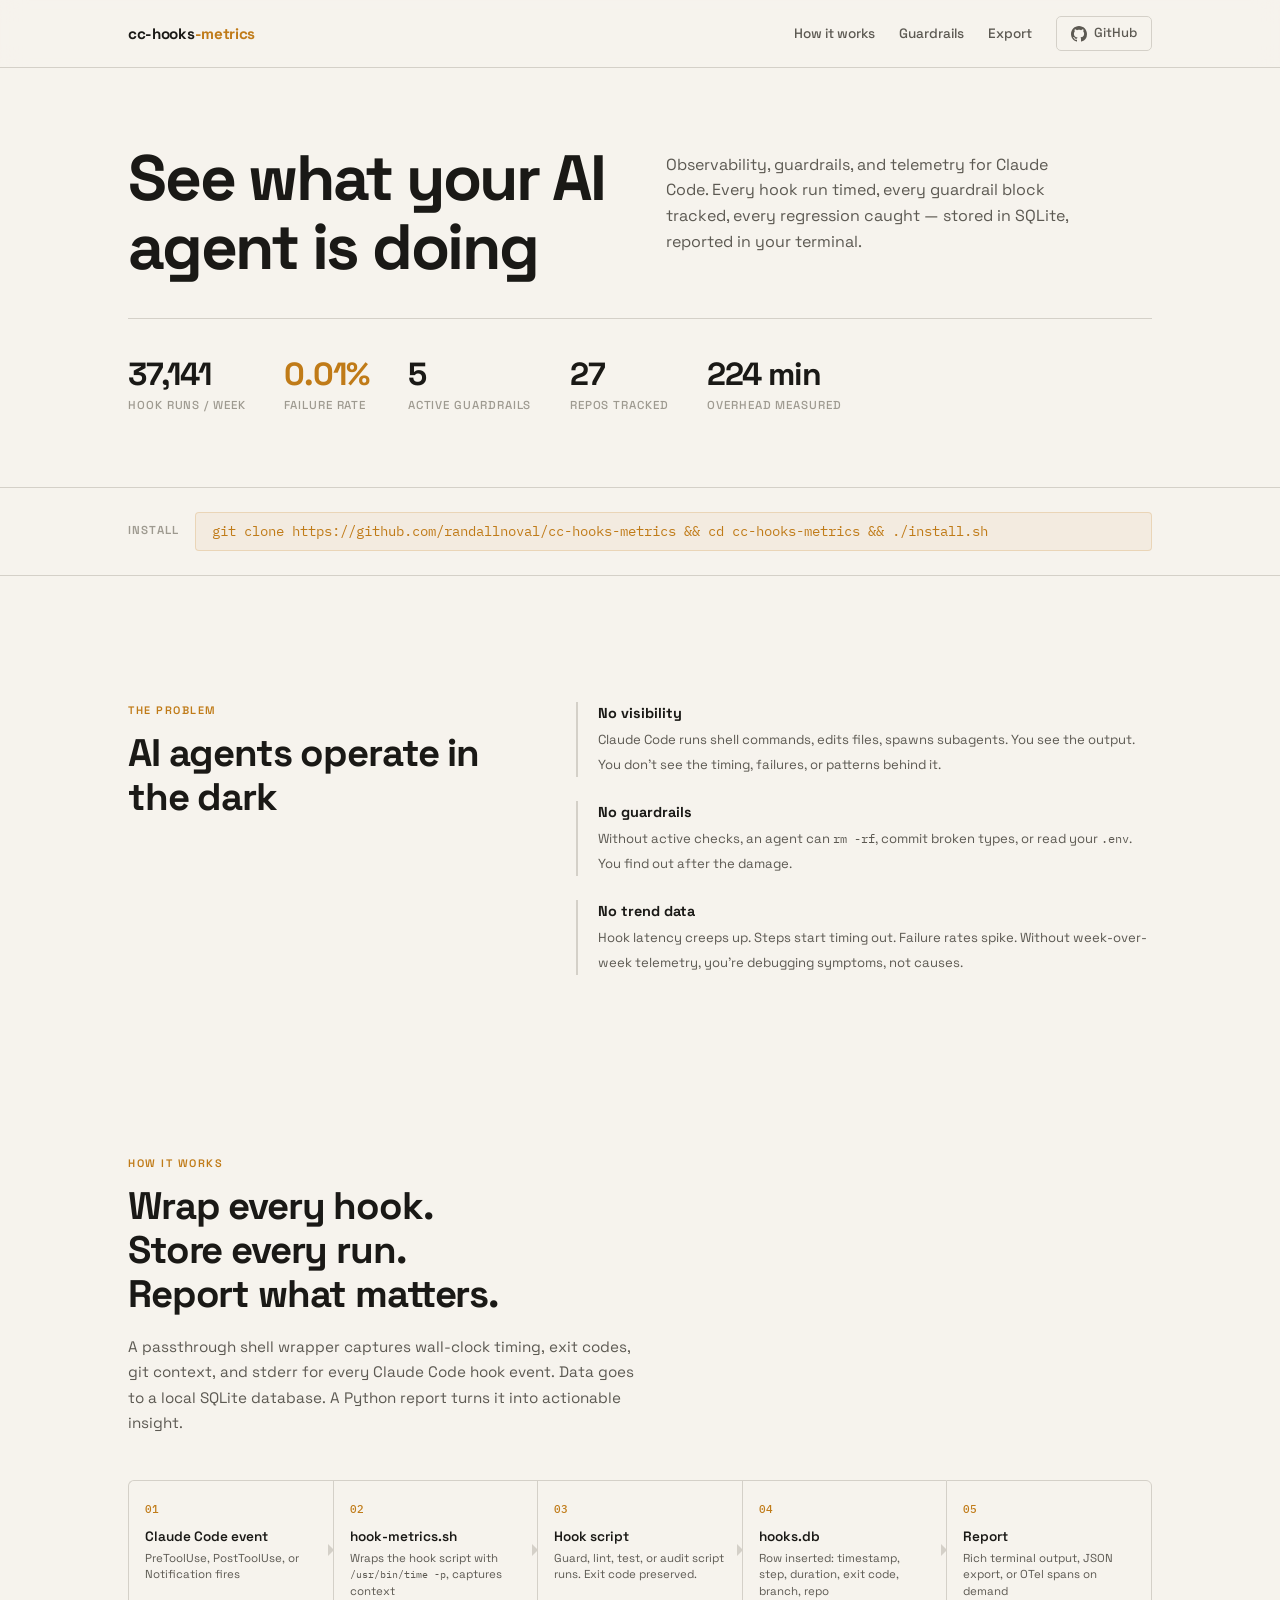
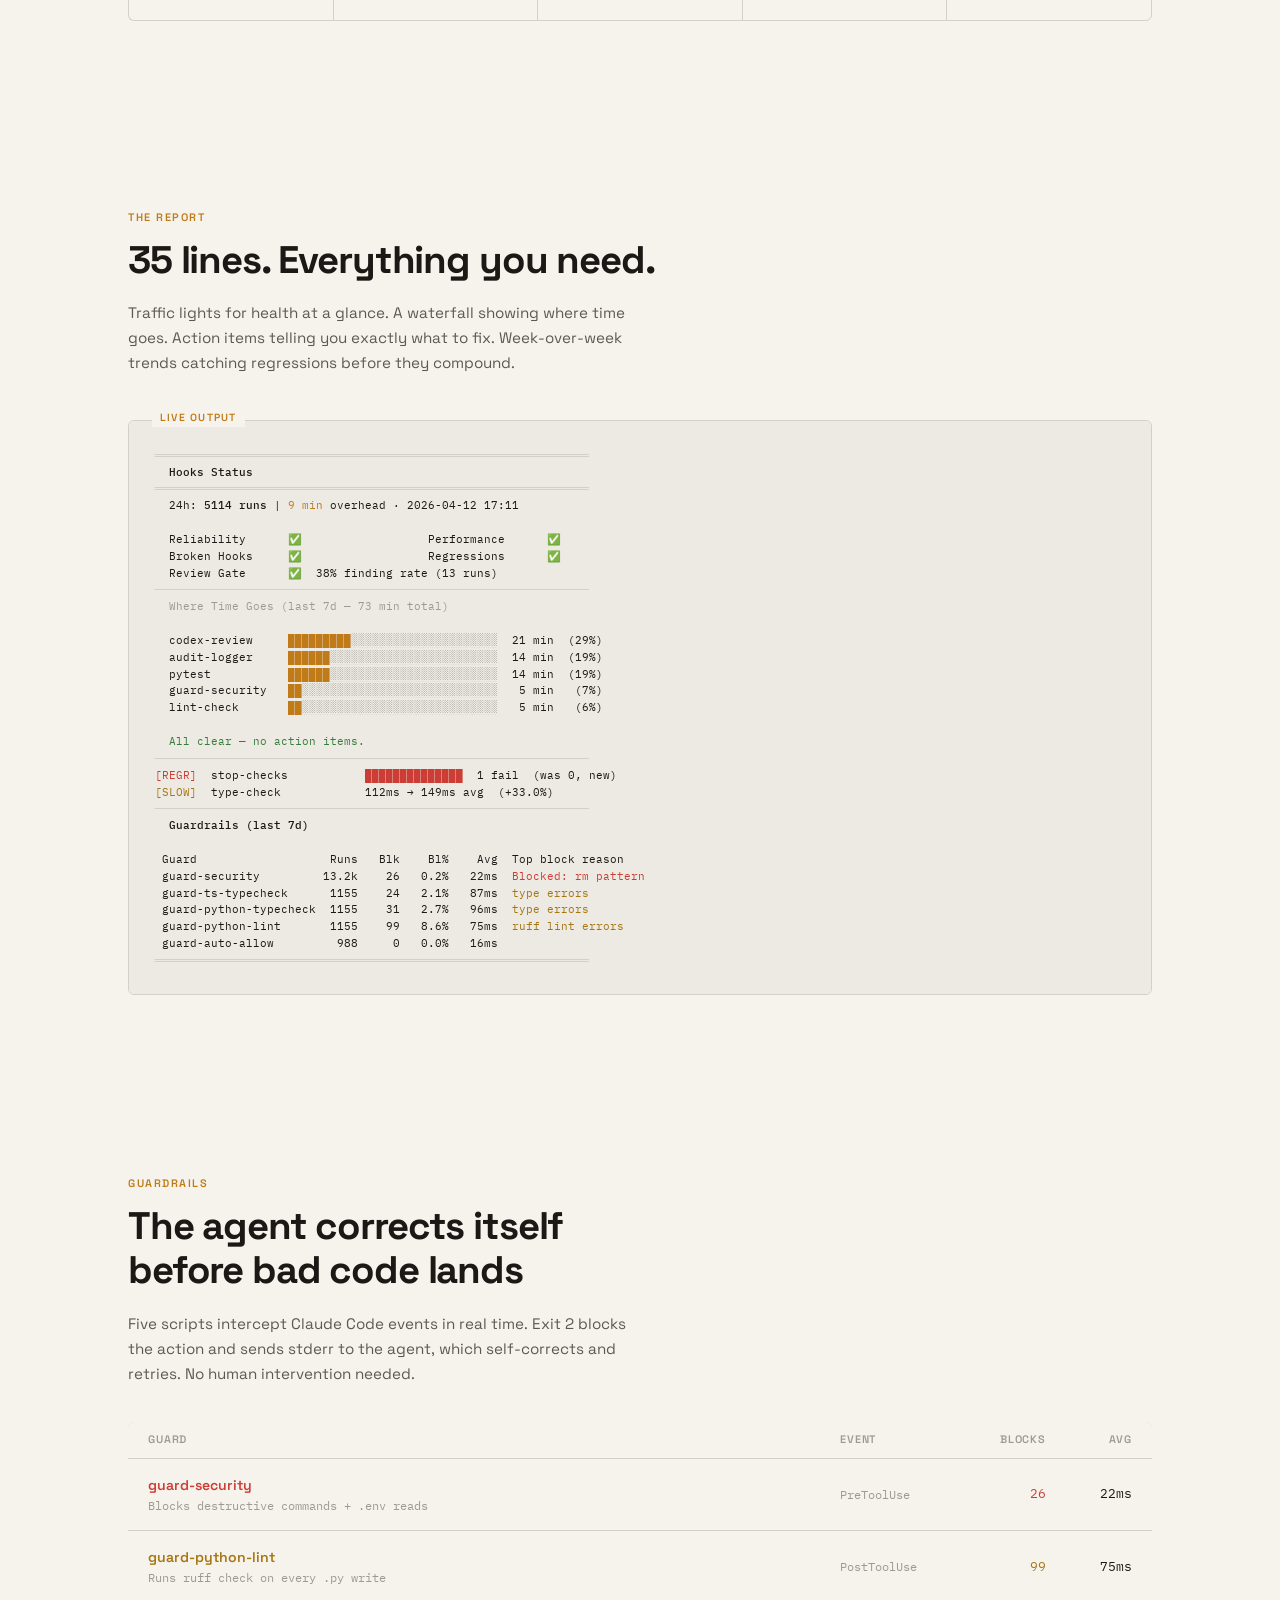
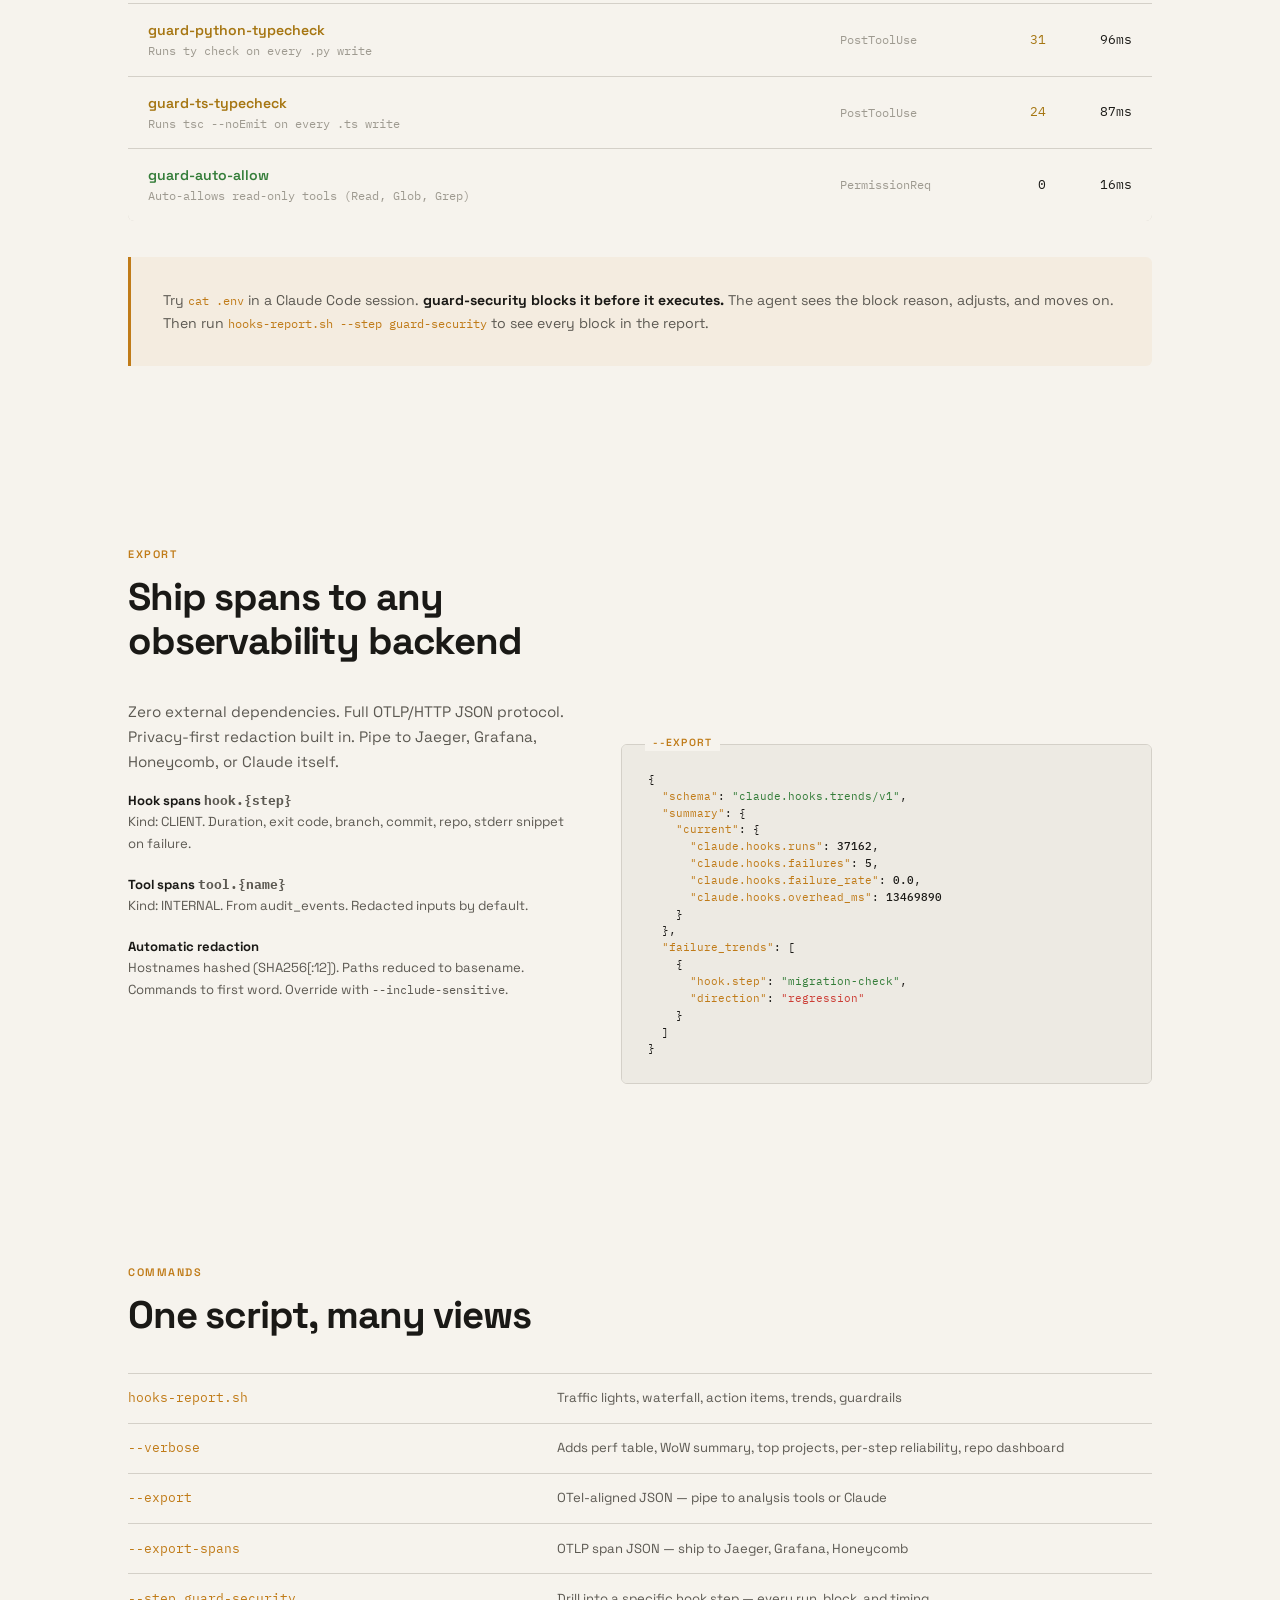
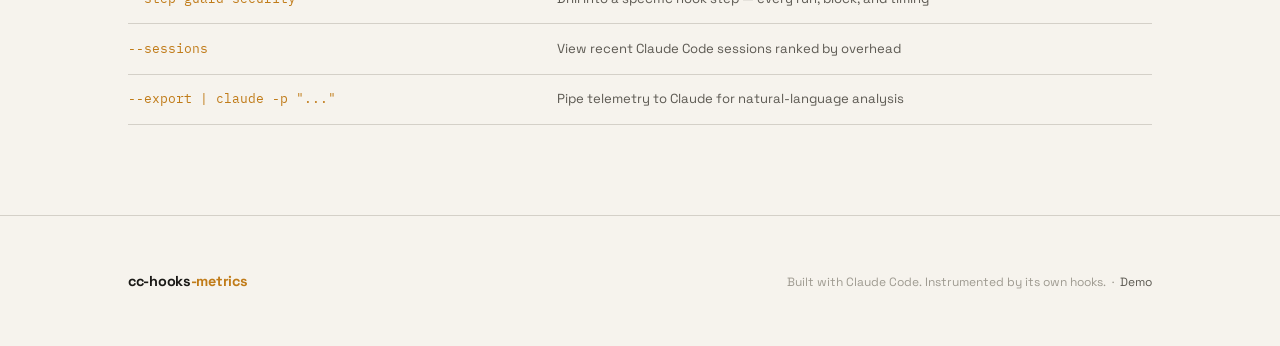
==== commit f74905f3: "fix: address PR review — consistent bar colors, typography docs, specimen accuracy - Waterfall bars " ====
--- a/docs/index.html
+++ b/docs/index.html
@@ -728,7 +728,7 @@
       <pre><span class="s-line">══════════════════════════════════════════════════════════════</span>
 <span class="s-bold">  Hooks Status</span>
 <span class="s-line">══════════════════════════════════════════════════════════════</span>
-  24h: <span class="s-bold">5114 runs</span> | <span class="s-accent">9 min</span> overhead
+  24h: <span class="s-bold">5114 runs</span> | <span class="s-accent">9 min</span> overhead · 2026-04-12 17:11
 
   Reliability      <span class="s-green">✅</span>                  Performance      <span class="s-green">✅</span>
   Broken Hooks     <span class="s-green">✅</span>                  Regressions      <span class="s-green">✅</span>
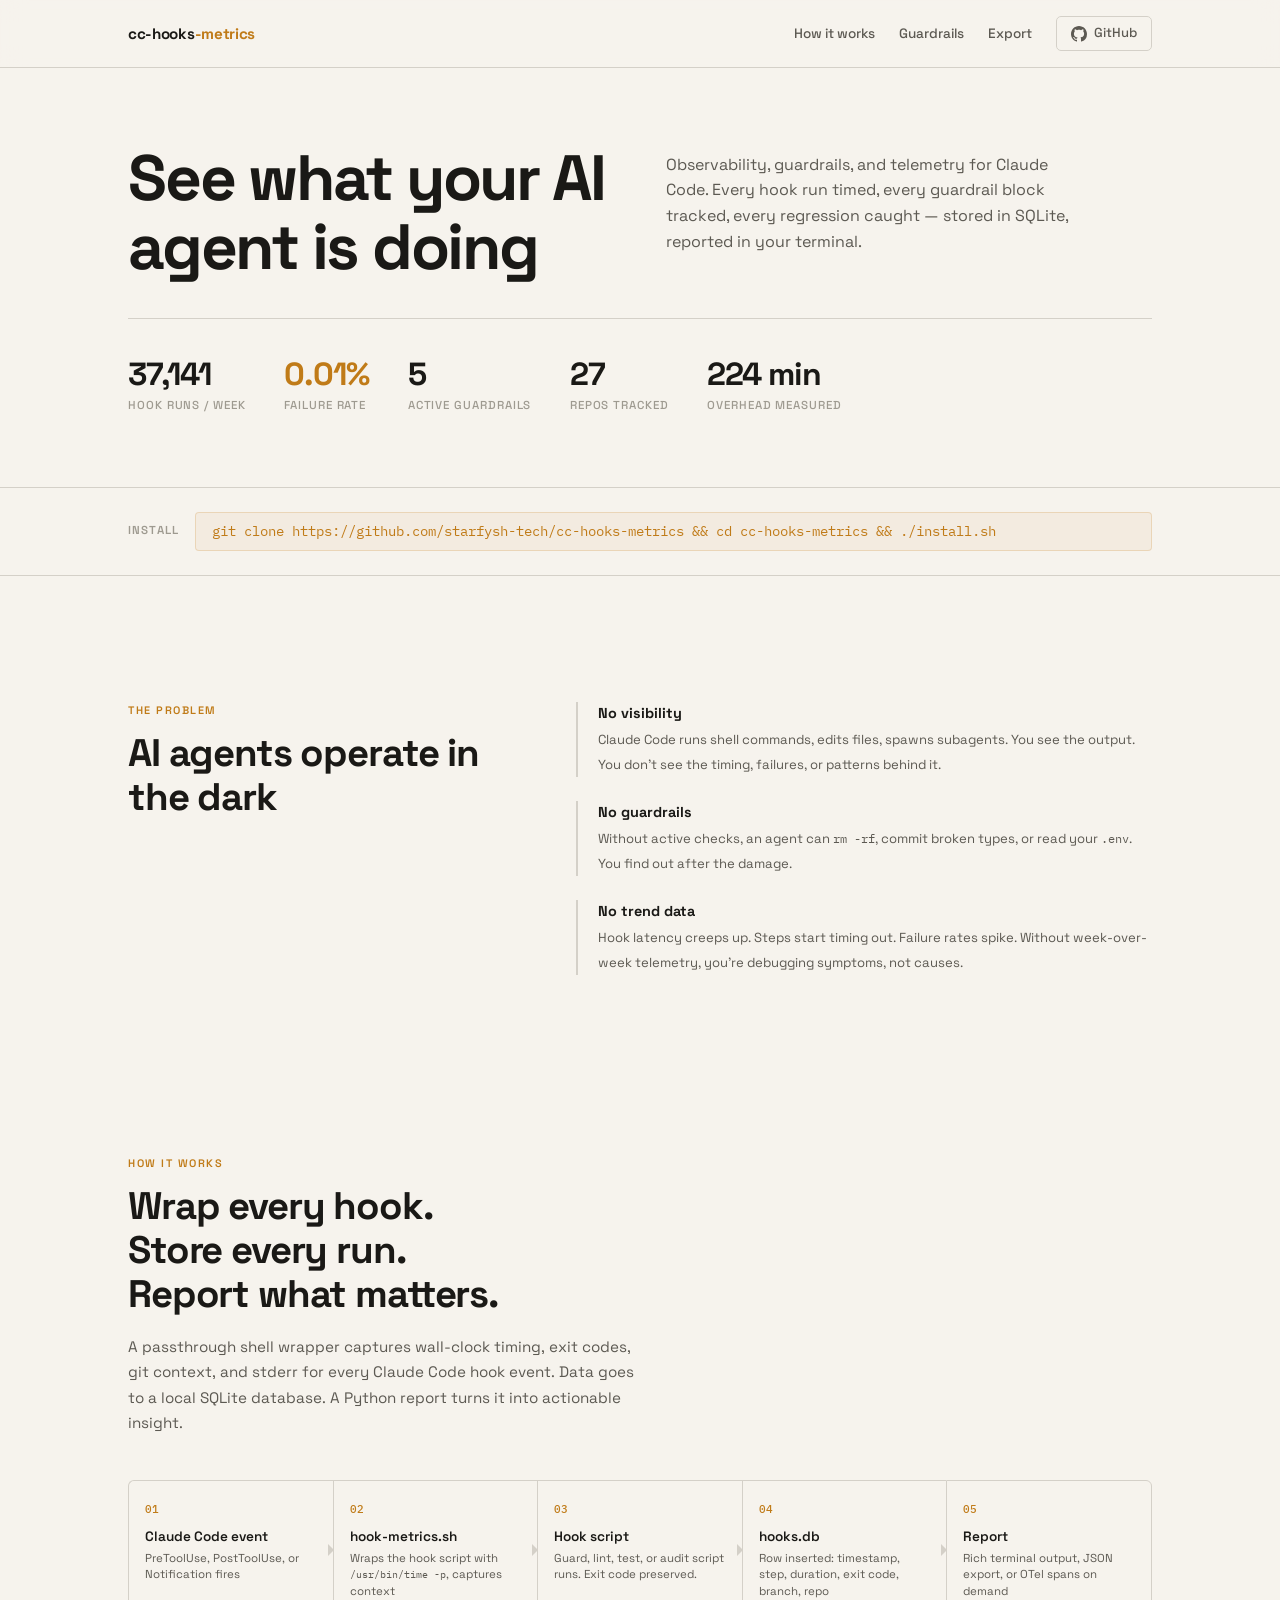
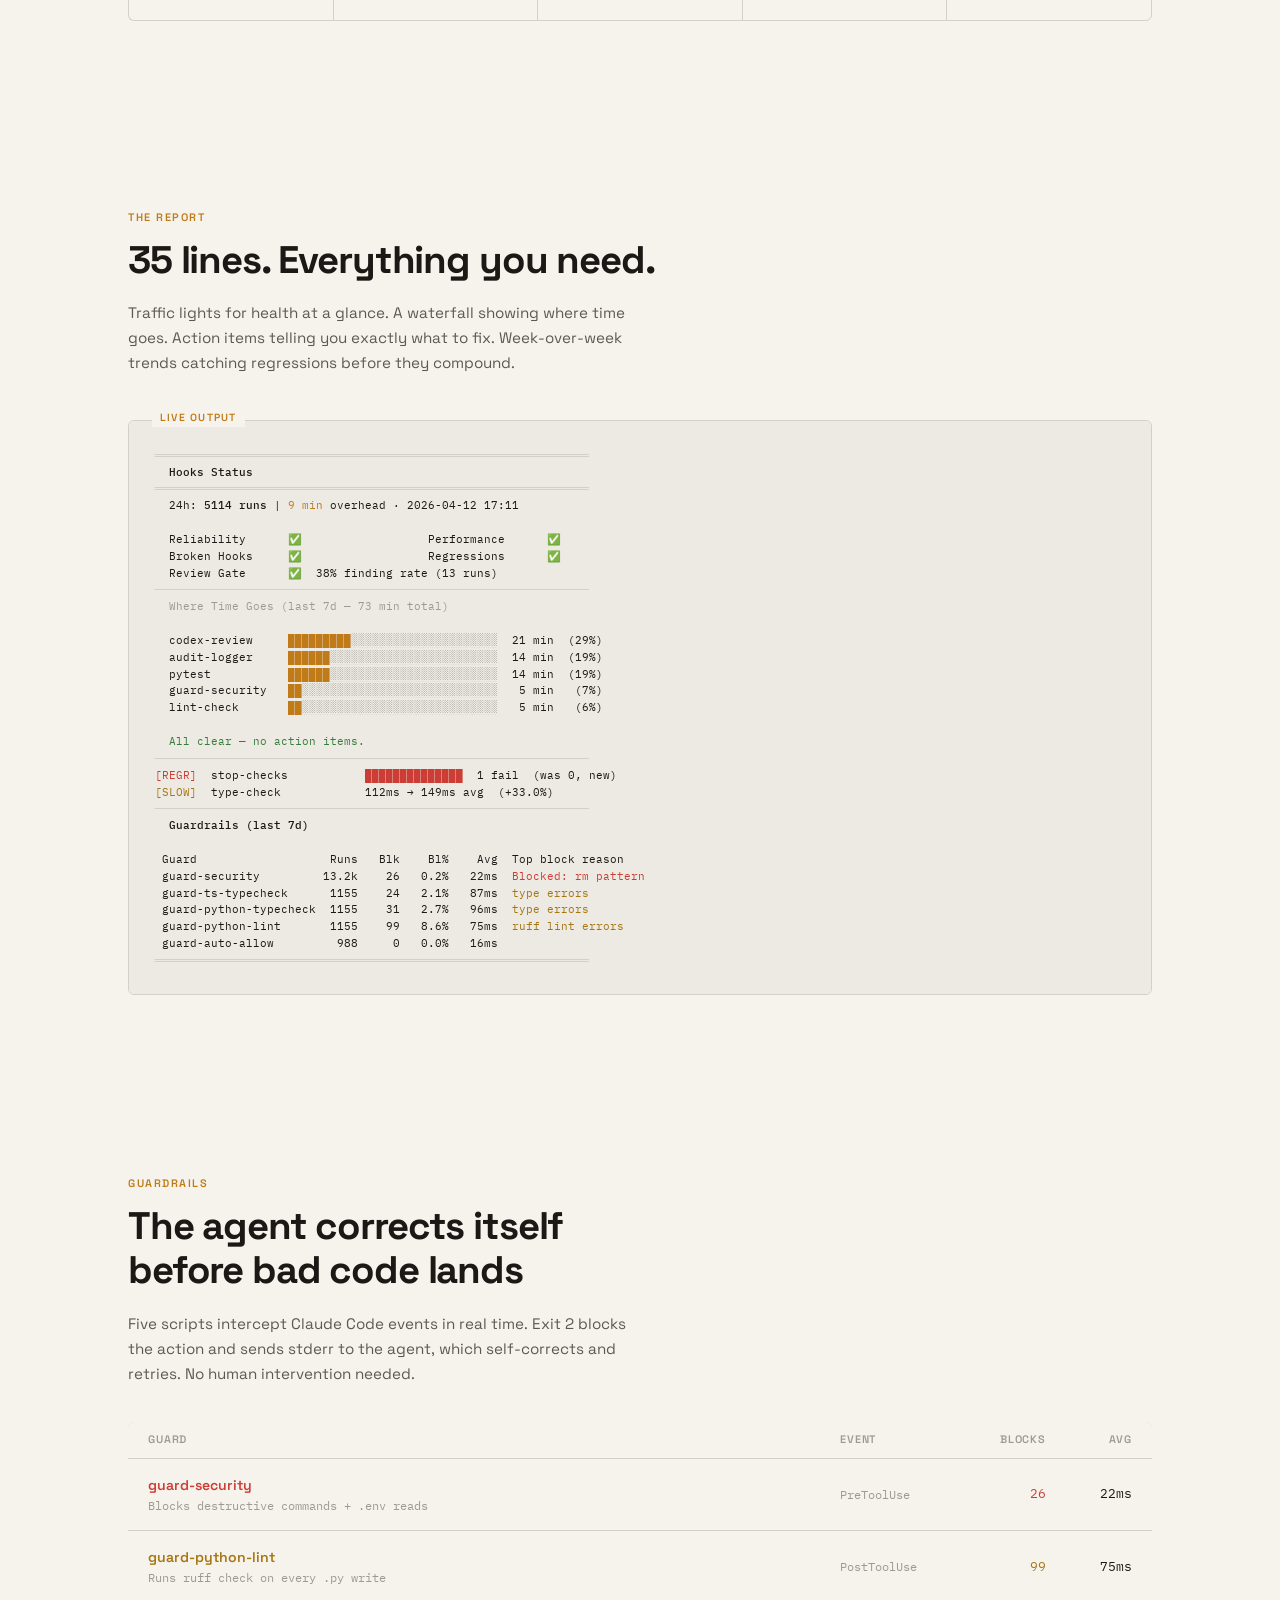
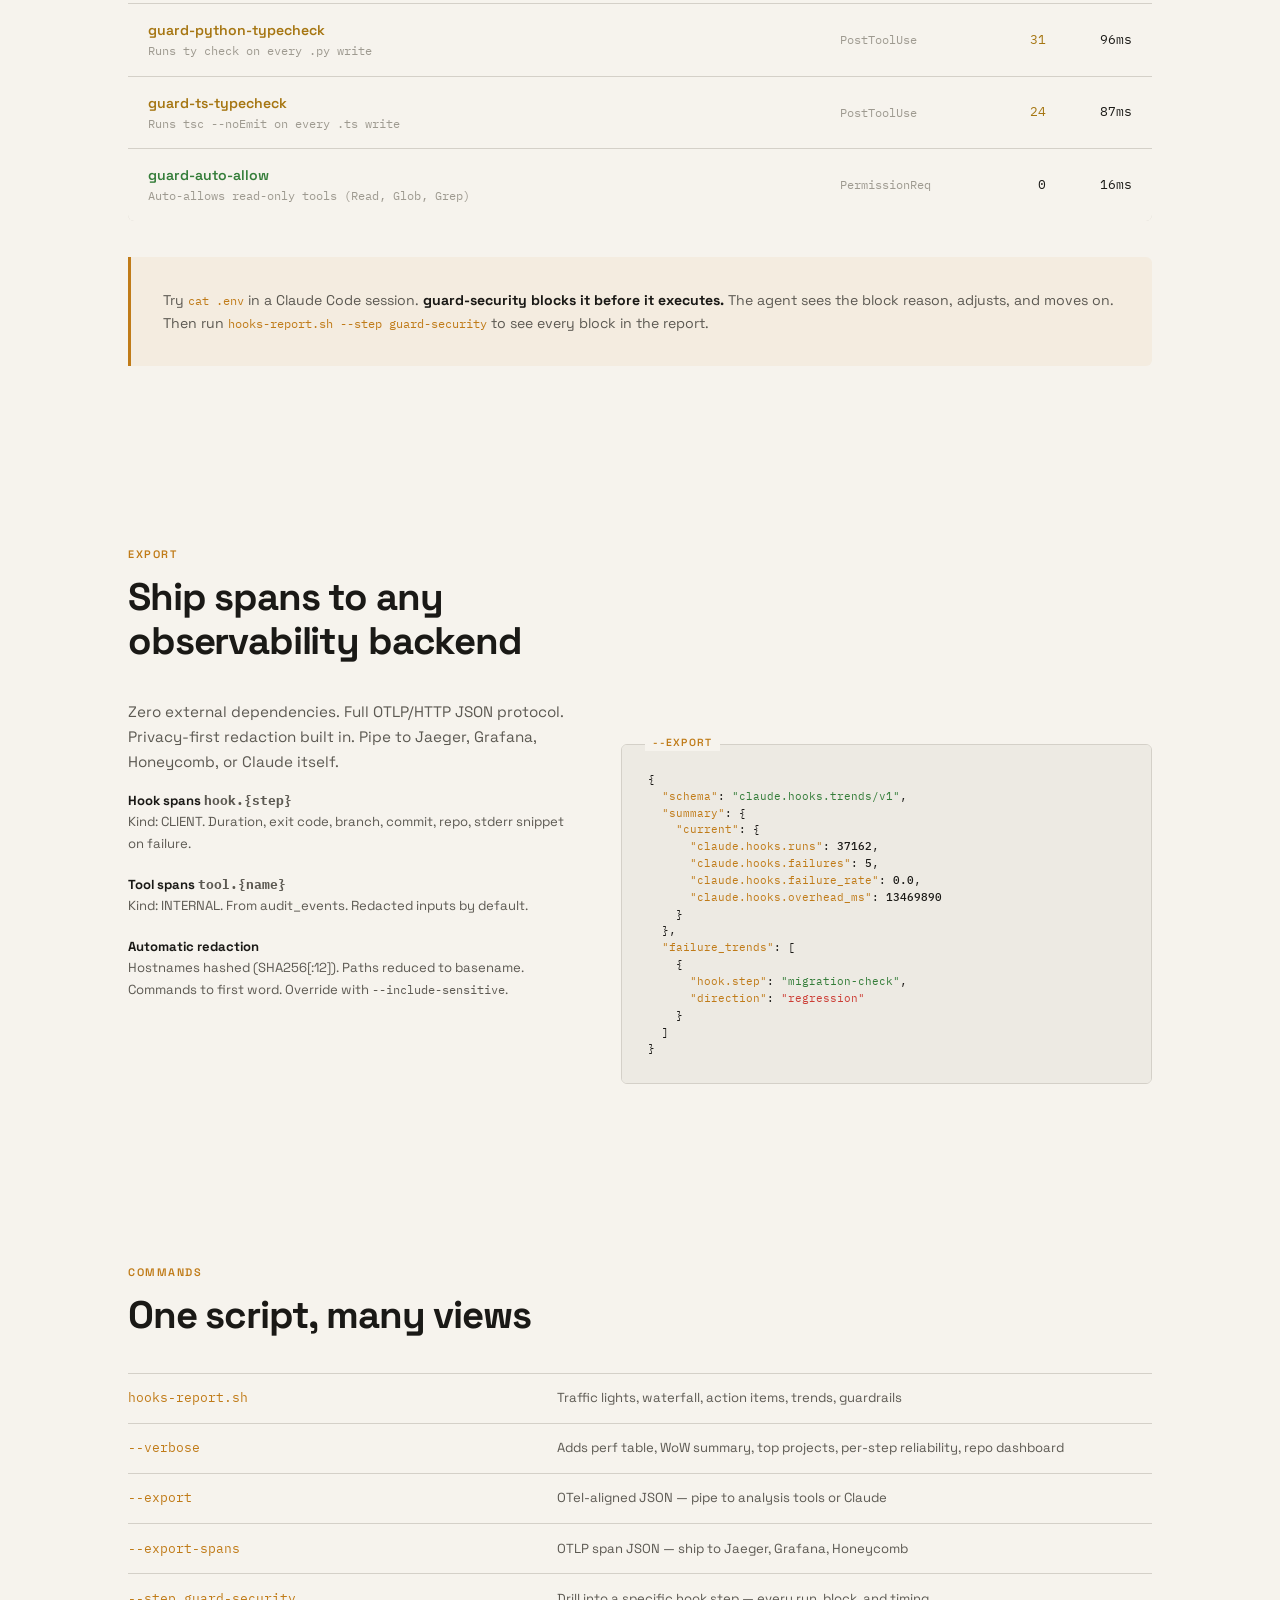
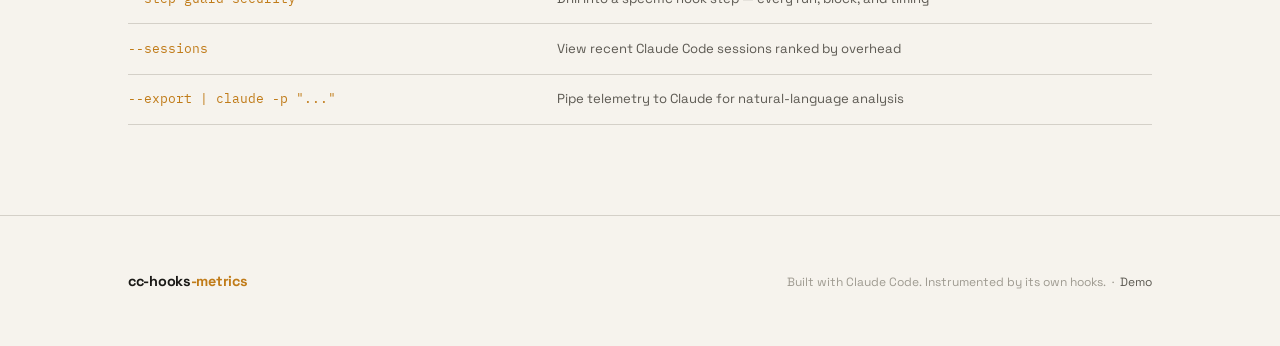
==== commit 8cf56d00: "fix: correct GitHub URLs and code stats on demo pages - Fix repo URL: randallnoval → starfysh-tech (" ====
--- a/docs/index.html
+++ b/docs/index.html
@@ -594,6 +594,7 @@
     .reveal { opacity: 1; transform: none; }
   }
 </style>
+<noscript><style>.reveal { opacity: 1 !important; transform: none !important; }</style></noscript>
 </head>
 <body>
 
@@ -605,7 +606,7 @@
       <li><a href="#how">How it works</a></li>
       <li><a href="#guardrails">Guardrails</a></li>
       <li><a href="#export">Export</a></li>
-      <li><a href="https://github.com/randallnoval/cc-hooks-metrics" class="gh">
+      <li><a href="https://github.com/starfysh-tech/cc-hooks-metrics" class="gh">
         <svg width="16" height="16" viewBox="0 0 16 16" fill="currentColor"><path d="M8 0C3.58 0 0 3.58 0 8c0 3.54 2.29 6.53 5.47 7.59.4.07.55-.17.55-.38 0-.19-.01-.82-.01-1.49-2.01.37-2.53-.49-2.69-.94-.09-.23-.48-.94-.82-1.13-.28-.15-.68-.52-.01-.53.63-.01 1.08.58 1.23.82.72 1.21 1.87.87 2.33.66.07-.52.28-.87.51-1.07-1.78-.2-3.64-.89-3.64-3.95 0-.87.31-1.59.82-2.15-.08-.2-.36-1.02.08-2.12 0 0 .67-.21 2.2.82.64-.18 1.32-.27 2-.27.68 0 1.36.09 2 .27 1.53-1.04 2.2-.82 2.2-.82.44 1.1.16 1.92.08 2.12.51.56.82 1.27.82 2.15 0 3.07-1.87 3.75-3.65 3.95.29.25.54.73.54 1.48 0 1.07-.01 1.93-.01 2.2 0 .21.15.46.55.38A8.013 8.013 0 0016 8c0-4.42-3.58-8-8-8z"/></svg>
         GitHub
       </a></li>
@@ -651,7 +652,7 @@
 <div class="install-strip">
   <div class="wrap">
     <span class="label">Install</span>
-    <div class="install-cmd">git clone https://github.com/randallnoval/cc-hooks-metrics && cd cc-hooks-metrics && ./install.sh</div>
+    <div class="install-cmd">git clone https://github.com/starfysh-tech/cc-hooks-metrics && cd cc-hooks-metrics && ./install.sh</div>
   </div>
 </div>
 
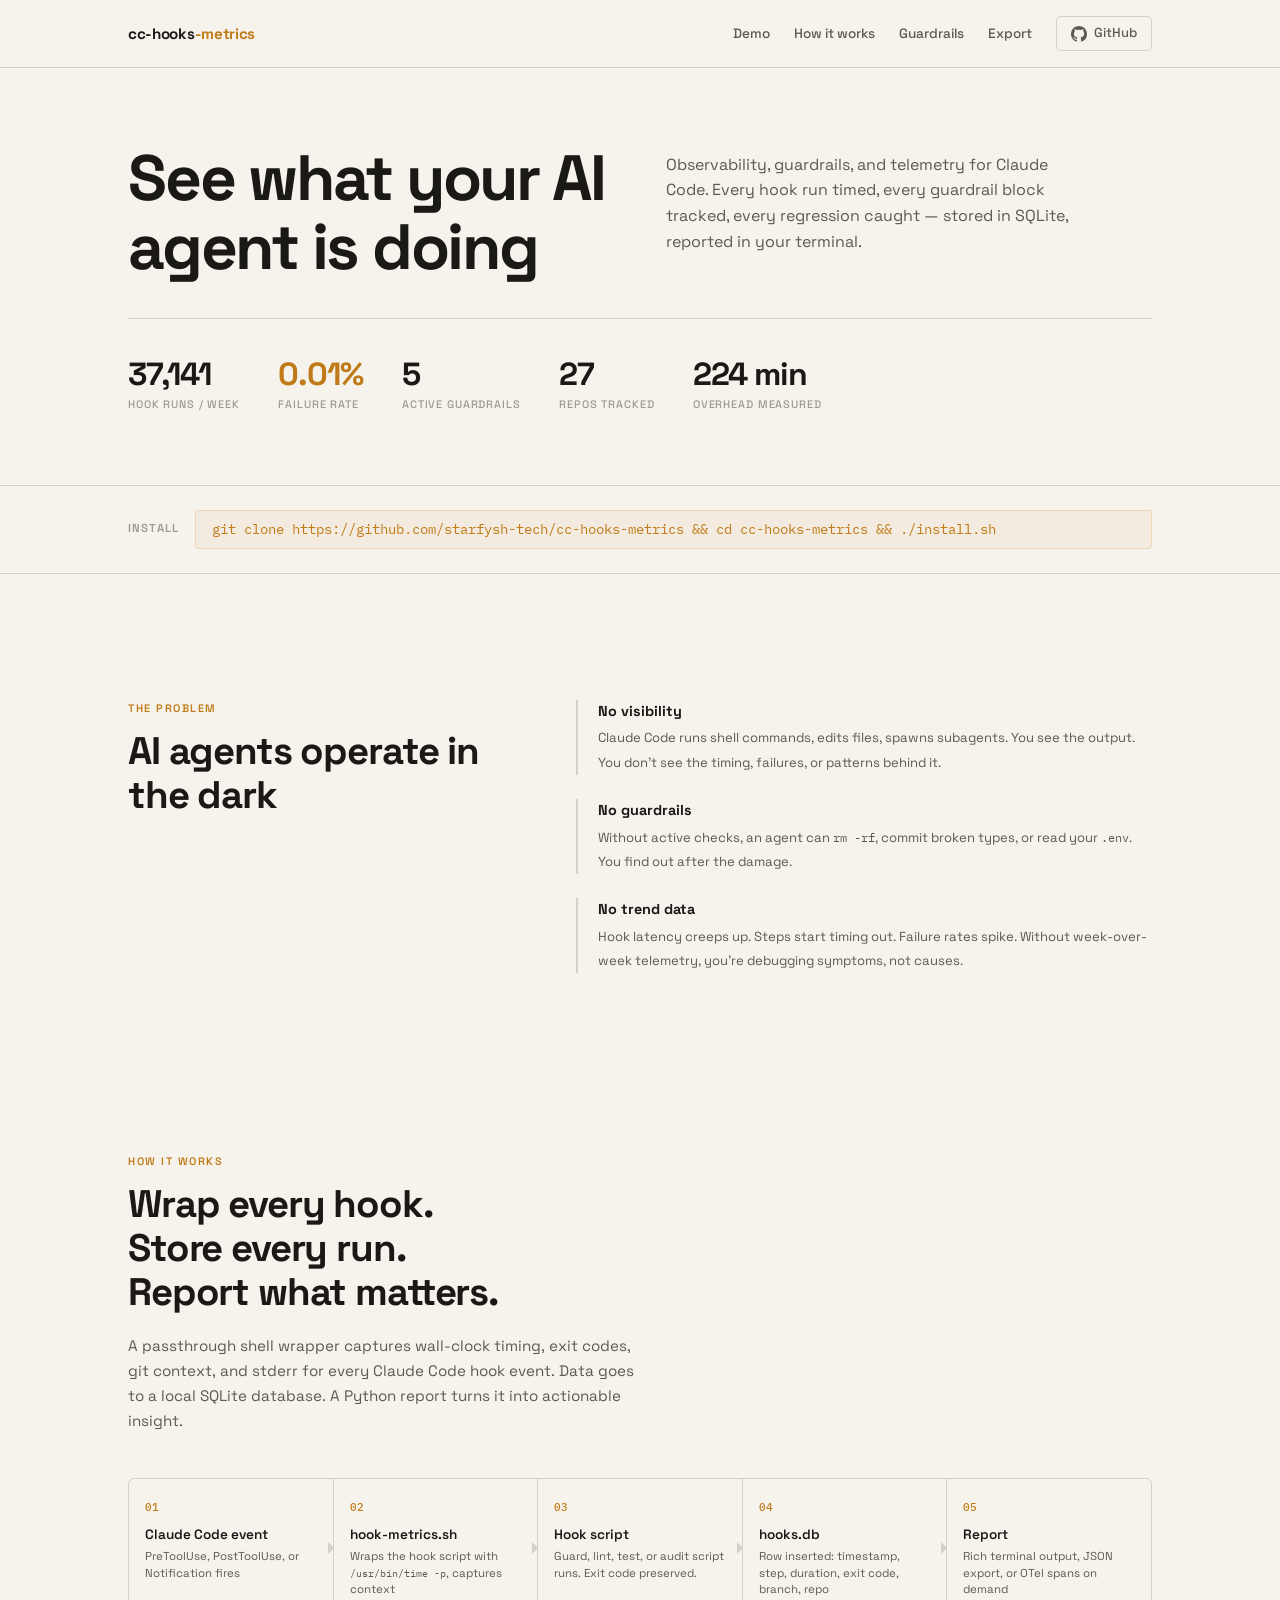
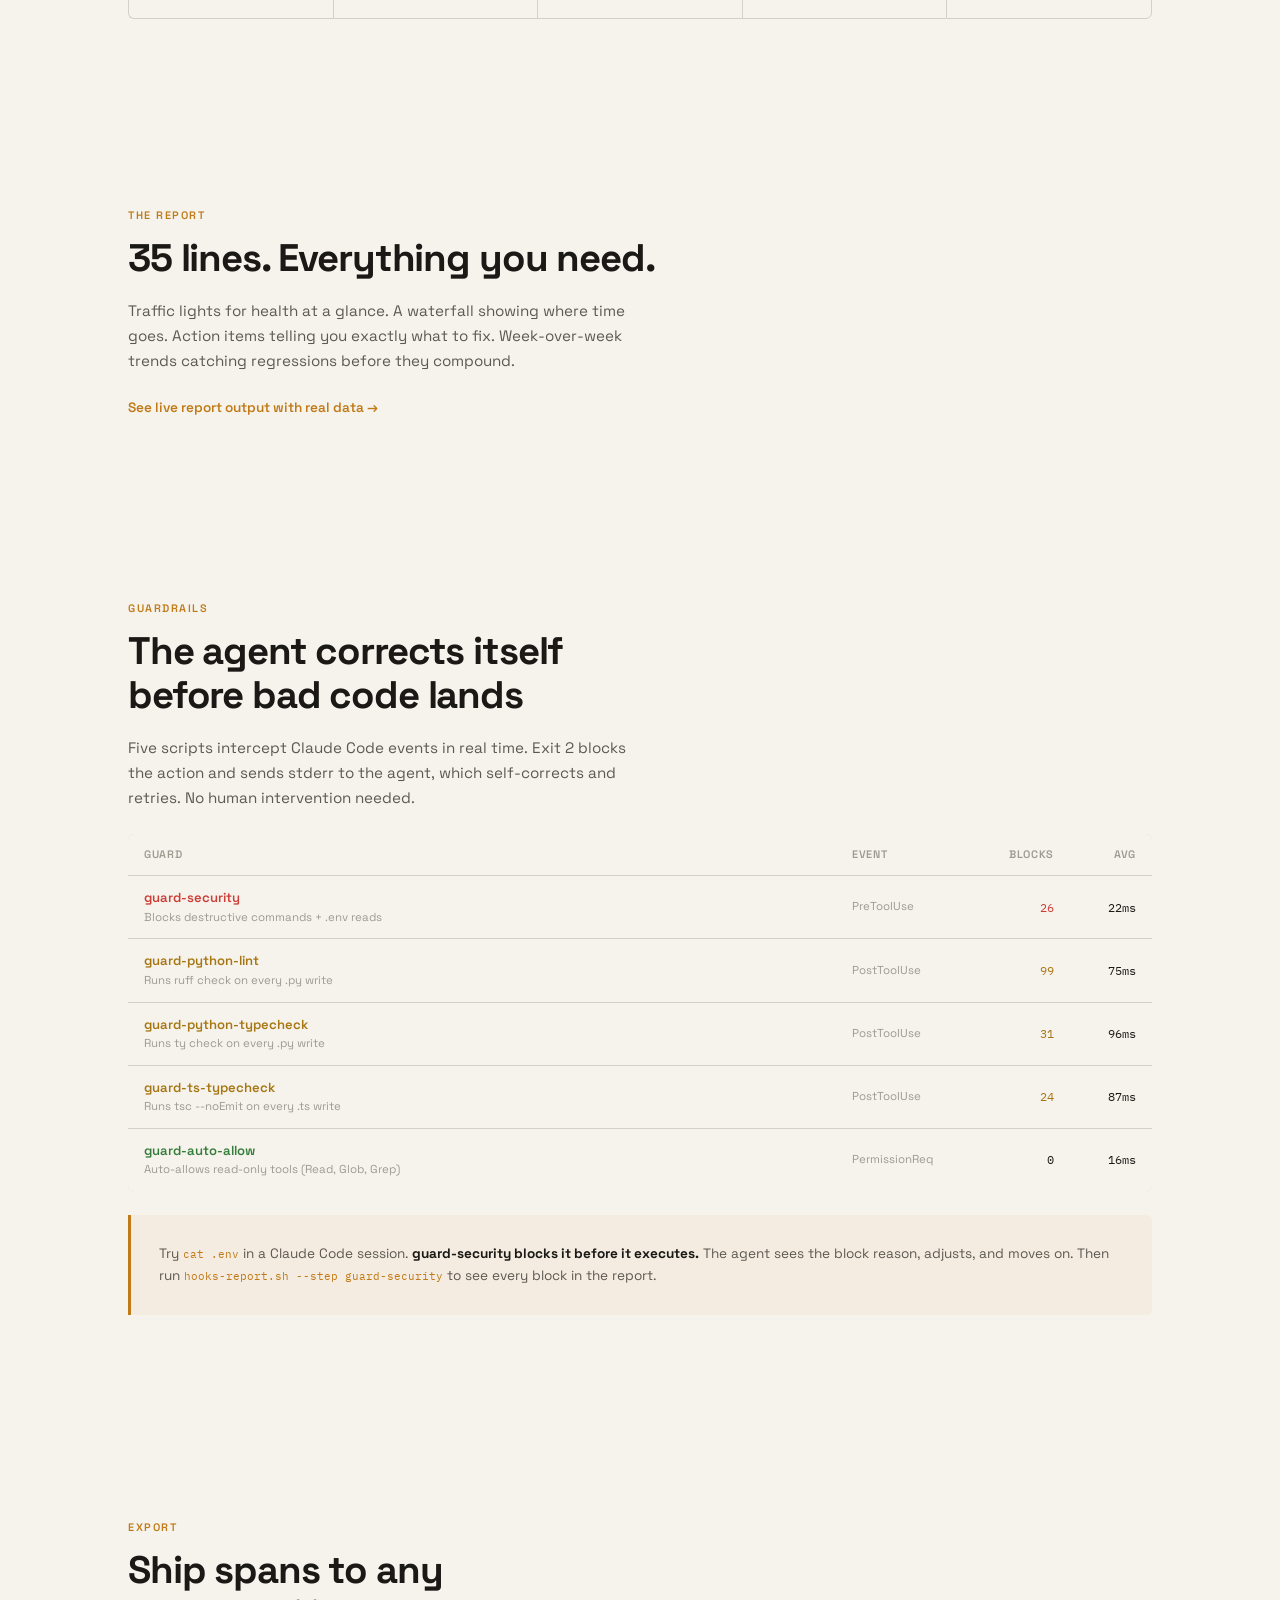
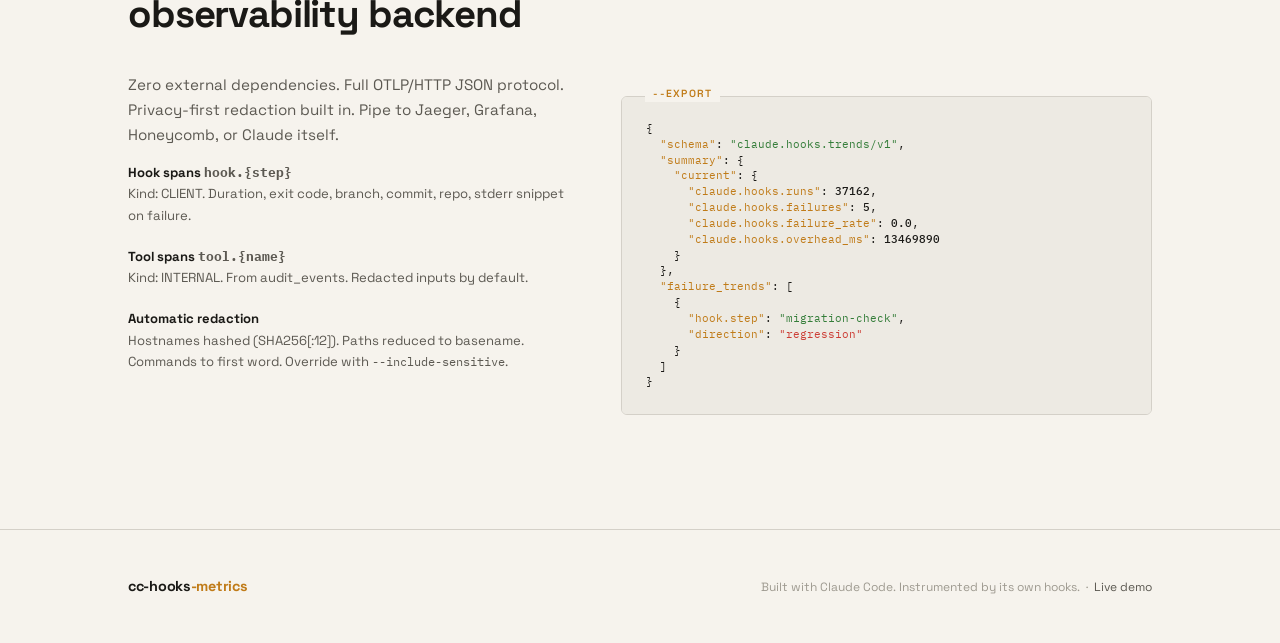
==== commit ba71cf1d: "refactor: extract shared CSS, deduplicate page content - Create docs/shared.css (~290 lines) with un" ====
--- a/docs/index.html
+++ b/docs/index.html
@@ -8,591 +8,105 @@
 <link rel="preconnect" href="https://fonts.googleapis.com">
 <link rel="preconnect" href="https://fonts.gstatic.com" crossorigin>
 <link href="https://fonts.googleapis.com/css2?family=Space+Grotesk:wght@400;500;600;700&family=IBM+Plex+Mono:wght@400;500&display=swap" rel="stylesheet">
+<link rel="stylesheet" href="shared.css">
 <style>
   /* ═══════════════════════════════════════
-     THEME — warm observatory
+     INDEX-SPECIFIC OVERRIDES
      ═══════════════════════════════════════ */
-  :root {
-    color-scheme: dark light;
-
-    /* Palette: dark */
-    --bg:           #0f0f0f;
-    --bg-raised:    #1a1a18;
-    --bg-inset:     #090908;
-    --border:       #2a2a26;
-    --text:         #ece8e0;
-    --text-sub:     #9e9a90;
-    --text-faint:   #5c5952;
-    --accent:       #e09832;
-    --accent-dim:   #b87a24;
-    --accent-bg:    rgba(224,152,50,0.08);
-    --red:          #e5534b;
-    --green:        #57ab5a;
-    --yellow:       #c69026;
-    --blue:         #539bf5;
-    --code-bg:      #141412;
-  }
-
-  @media (prefers-color-scheme: light) {
-    :root {
-      --bg:           #f6f3ed;
-      --bg-raised:    #ffffff;
-      --bg-inset:     #edeae3;
-      --border:       #d4d0c8;
-      --text:         #1a1916;
-      --text-sub:     #5c5952;
-      --text-faint:   #9e9a90;
-      --accent:       #c07b18;
-      --accent-dim:   #9e6510;
-      --accent-bg:    rgba(192,123,24,0.06);
-      --red:          #cc3d35;
-      --green:        #347d39;
-      --yellow:       #a67612;
-      --blue:         #3574c2;
-      --code-bg:      #edeae3;
-    }
-  }
-
-  /* ═══════════════════════════════════════
-     RESET + BASE
-     ═══════════════════════════════════════ */
-  *, *::before, *::after { margin: 0; padding: 0; box-sizing: border-box; }
-
-  body {
-    font-family: 'Space Grotesk', system-ui, sans-serif;
-    background: var(--bg);
-    color: var(--text);
-    line-height: 1.55;
-    -webkit-font-smoothing: antialiased;
-    overflow-x: hidden;
-  }
-
-  ::selection {
-    background: var(--accent);
-    color: var(--bg);
-  }
-
-  /* ═══════════════════════════════════════
-     UTILITY
-     ═══════════════════════════════════════ */
-  .wrap {
-    max-width: 1120px;
-    margin: 0 auto;
-    padding-inline: clamp(1.25rem, 4vw, 3rem);
-  }
-
-  .mono {
-    font-family: 'IBM Plex Mono', monospace;
-    font-size: 0.88em;
-  }
-
-  .accent { color: var(--accent); }
-  .sub    { color: var(--text-sub); }
-  .faint  { color: var(--text-faint); }
-
-  /* ═══════════════════════════════════════
-     NAV
-     ═══════════════════════════════════════ */
-  nav {
-    position: fixed;
-    top: 0;
-    left: 0;
-    right: 0;
-    z-index: 100;
-    padding: 1rem 0;
-    background: color-mix(in oklch, var(--bg) 85%, transparent);
-    backdrop-filter: blur(12px);
-    -webkit-backdrop-filter: blur(12px);
-    border-bottom: 1px solid var(--border);
-  }
-  nav .wrap {
-    display: flex;
-    align-items: center;
-    justify-content: space-between;
-  }
-  nav .logo {
-    font-weight: 700;
-    font-size: 0.95rem;
-    letter-spacing: -0.02em;
-    text-decoration: none;
-    color: var(--text);
-  }
-  nav .logo span { color: var(--accent); }
-  nav .links {
-    display: flex;
-    gap: 1.5rem;
-    align-items: center;
-    list-style: none;
-  }
-  nav .links a {
-    color: var(--text-sub);
-    text-decoration: none;
-    font-size: 0.85rem;
-    font-weight: 500;
-    transition: color 0.15s;
-  }
-  nav .links a:hover { color: var(--text); }
-  nav .links .gh {
-    display: inline-flex;
-    align-items: center;
-    gap: 0.4rem;
-    padding: 0.4rem 0.9rem;
-    border: 1px solid var(--border);
-    border-radius: 5px;
-    font-size: 0.82rem;
-    transition: border-color 0.15s;
-  }
-  nav .links .gh:hover { border-color: var(--text-sub); }
-
-  /* ═══════════════════════════════════════
-     HERO — asymmetric, editorial
-     ═══════════════════════════════════════ */
-  .hero {
-    padding-top: clamp(7rem, 16vh, 11rem);
-    padding-bottom: clamp(3rem, 8vh, 5rem);
-  }
+
+  /* More spacious sections for marketing */
+  .section { padding-block: clamp(4rem, 10vh, 7rem); }
+  .section h2 { font-size: clamp(1.6rem, 3vw, 2.4rem); max-width: 22ch; }
+
+  /* Larger ticker for hero impact */
+  .ticker-val { font-size: clamp(1.6rem, 2.5vw, 2.2rem); }
+  .ticker { padding-top: clamp(2rem, 4vh, 3rem); margin-top: clamp(2rem, 4vh, 3rem); }
+
+  /* Hero — asymmetric 2-col */
+  .hero { padding-top: clamp(7rem, 16vh, 11rem); padding-bottom: clamp(3rem, 8vh, 5rem); }
+  .hero h1 { font-size: clamp(2.4rem, 5.5vw, 4rem); line-height: 1.08; max-width: 14ch; }
   .hero-grid {
-    display: grid;
-    grid-template-columns: 1fr 1fr;
-    gap: clamp(2rem, 4vw, 4rem);
-    align-items: end;
-  }
-  @media (max-width: 768px) {
-    .hero-grid { grid-template-columns: 1fr; }
-  }
-
-  .hero h1 {
-    font-size: clamp(2.4rem, 5.5vw, 4rem);
-    font-weight: 700;
-    line-height: 1.08;
-    letter-spacing: -0.035em;
-    max-width: 14ch;
-  }
-  .hero-right {
-    max-width: 420px;
-  }
-  .hero-right p {
-    font-size: clamp(1rem, 1.2vw, 1.15rem);
-    color: var(--text-sub);
-    margin-bottom: 1.75rem;
-    line-height: 1.6;
-  }
-
-  /* Ticker strip */
-  .ticker {
-    display: flex;
-    gap: clamp(1.5rem, 3vw, 3rem);
-    padding-top: clamp(2rem, 4vh, 3rem);
-    margin-top: clamp(2rem, 4vh, 3rem);
-    border-top: 1px solid var(--border);
-    flex-wrap: wrap;
-  }
-  .ticker-item {
-    display: flex;
-    flex-direction: column;
-  }
-  .ticker-val {
-    font-size: clamp(1.6rem, 2.5vw, 2.2rem);
-    font-weight: 700;
-    letter-spacing: -0.03em;
-    line-height: 1.2;
-  }
-  .ticker-label {
-    font-size: 0.72rem;
-    font-weight: 500;
-    text-transform: uppercase;
-    letter-spacing: 0.08em;
-    color: var(--text-faint);
-    margin-top: 0.2rem;
-  }
-
-  /* ═══════════════════════════════════════
-     INSTALL STRIP
-     ═══════════════════════════════════════ */
-  .install-strip {
-    padding: 1.5rem 0;
-    border-top: 1px solid var(--border);
-    border-bottom: 1px solid var(--border);
-  }
-  .install-strip .wrap {
-    display: flex;
-    align-items: center;
-    gap: 1rem;
-    flex-wrap: wrap;
-  }
+    display: grid; grid-template-columns: 1fr 1fr;
+    gap: clamp(2rem, 4vw, 4rem); align-items: end;
+  }
+  .hero-right { max-width: 420px; }
+  .hero-right p { font-size: clamp(1rem, 1.2vw, 1.15rem); color: var(--text-sub); margin-bottom: 1.75rem; line-height: 1.6; }
+  @media (max-width: 768px) { .hero-grid { grid-template-columns: 1fr; } }
+
+  /* Install strip */
+  .install-strip { padding: 1.5rem 0; border-top: 1px solid var(--border); border-bottom: 1px solid var(--border); }
+  .install-strip .wrap { display: flex; align-items: center; gap: 1rem; flex-wrap: wrap; }
   .install-strip .label {
-    font-size: 0.72rem;
-    font-weight: 600;
-    text-transform: uppercase;
-    letter-spacing: 0.1em;
-    color: var(--text-faint);
-    flex-shrink: 0;
+    font-size: 0.72rem; font-weight: 600; text-transform: uppercase;
+    letter-spacing: 0.1em; color: var(--text-faint); flex-shrink: 0;
   }
   .install-cmd {
-    font-family: 'IBM Plex Mono', monospace;
-    font-size: 0.85rem;
-    color: var(--accent);
-    background: var(--accent-bg);
-    padding: 0.5rem 1rem;
-    border-radius: 4px;
+    font-family: 'IBM Plex Mono', monospace; font-size: 0.85rem;
+    color: var(--accent); background: var(--accent-bg);
+    padding: 0.5rem 1rem; border-radius: 4px;
     border: 1px solid color-mix(in oklch, var(--accent) 20%, transparent);
-    user-select: all;
-    cursor: text;
-    flex: 1;
-    min-width: 0;
-    overflow-x: auto;
-    white-space: nowrap;
-  }
-
-  /* ═══════════════════════════════════════
-     SECTION RHYTHM
-     ═══════════════════════════════════════ */
-  .section {
-    padding-block: clamp(4rem, 10vh, 7rem);
-  }
-  .section-label {
-    font-size: 0.68rem;
-    font-weight: 600;
-    text-transform: uppercase;
-    letter-spacing: 0.14em;
-    color: var(--accent);
-    margin-bottom: 0.75rem;
-  }
-  .section h2 {
-    font-size: clamp(1.6rem, 3vw, 2.4rem);
-    font-weight: 700;
-    letter-spacing: -0.03em;
-    line-height: 1.15;
-    max-width: 22ch;
-    margin-bottom: clamp(1rem, 2vh, 1.75rem);
-  }
-  .section-lead {
-    font-size: clamp(0.95rem, 1.1vw, 1.05rem);
-    color: var(--text-sub);
-    max-width: 52ch;
-    line-height: 1.65;
-  }
-
-  /* ═══════════════════════════════════════
-     PROBLEM — editorial two-col
-     ═══════════════════════════════════════ */
+    user-select: all; cursor: text; flex: 1; min-width: 0;
+    overflow-x: auto; white-space: nowrap;
+  }
+
+  /* Problem grid */
   .problem-grid {
-    display: grid;
-    grid-template-columns: 0.4fr 0.6fr;
-    gap: clamp(2rem, 5vw, 5rem);
-    margin-top: clamp(2rem, 4vh, 3rem);
-  }
-  @media (max-width: 768px) {
-    .problem-grid { grid-template-columns: 1fr; }
-  }
-  .problem-list {
-    list-style: none;
-    display: flex;
-    flex-direction: column;
-    gap: 1.5rem;
-  }
-  .problem-list li {
-    padding-left: 1.25rem;
-    border-left: 2px solid var(--border);
-    transition: border-color 0.2s;
-  }
-  .problem-list li:hover {
-    border-left-color: var(--accent);
-  }
-  .problem-list strong {
-    display: block;
-    font-size: 0.9rem;
-    margin-bottom: 0.2rem;
-  }
-  .problem-list span {
-    font-size: 0.82rem;
-    color: var(--text-sub);
-    line-height: 1.55;
-  }
-
-  /* ═══════════════════════════════════════
-     PIPELINE — horizontal step flow
-     ═══════════════════════════════════════ */
-  .pipeline {
-    display: flex;
-    gap: 0;
-    margin-top: clamp(2.5rem, 5vh, 4rem);
-    overflow-x: auto;
-    padding-bottom: 0.5rem;
-  }
+    display: grid; grid-template-columns: 0.4fr 0.6fr;
+    gap: clamp(2rem, 5vw, 5rem); margin-top: clamp(2rem, 4vh, 3rem);
+  }
+  @media (max-width: 768px) { .problem-grid { grid-template-columns: 1fr; } }
+  .problem-list { list-style: none; display: flex; flex-direction: column; gap: 1.5rem; }
+  .problem-list li { padding-left: 1.25rem; border-left: 2px solid var(--border); transition: border-color 0.2s; }
+  .problem-list li:hover { border-left-color: var(--accent); }
+  .problem-list strong { display: block; font-size: 0.9rem; margin-bottom: 0.2rem; }
+  .problem-list span { font-size: 0.82rem; color: var(--text-sub); line-height: 1.55; }
+
+  /* Pipeline */
+  .pipeline { display: flex; gap: 0; margin-top: clamp(2.5rem, 5vh, 4rem); overflow-x: auto; padding-bottom: 0.5rem; }
   .pipe-step {
-    flex: 1;
-    min-width: 140px;
-    padding: 1.25rem 1rem;
-    border: 1px solid var(--border);
-    border-right: none;
-    position: relative;
-    transition: background 0.2s;
+    flex: 1; min-width: 140px; padding: 1.25rem 1rem;
+    border: 1px solid var(--border); border-right: none;
+    position: relative; transition: background 0.2s;
   }
   .pipe-step:first-child { border-radius: 6px 0 0 6px; }
   .pipe-step:last-child  { border-radius: 0 6px 6px 0; border-right: 1px solid var(--border); }
   .pipe-step:hover { background: var(--bg-raised); }
   .pipe-step::after {
-    content: '';
-    position: absolute;
-    right: -1px;
-    top: 50%;
-    transform: translateY(-50%);
-    width: 0;
-    height: 0;
-    border-top: 6px solid transparent;
-    border-bottom: 6px solid transparent;
-    border-left: 6px solid var(--border);
-    z-index: 1;
+    content: ''; position: absolute; right: -1px; top: 50%; transform: translateY(-50%);
+    width: 0; height: 0; border-top: 6px solid transparent;
+    border-bottom: 6px solid transparent; border-left: 6px solid var(--border); z-index: 1;
   }
   .pipe-step:last-child::after { display: none; }
-  .pipe-num {
-    font-family: 'IBM Plex Mono', monospace;
-    font-size: 0.68rem;
-    color: var(--accent);
-    font-weight: 500;
-    margin-bottom: 0.5rem;
-  }
-  .pipe-name {
-    font-size: 0.85rem;
-    font-weight: 600;
-    margin-bottom: 0.2rem;
-  }
-  .pipe-desc {
-    font-size: 0.72rem;
-    color: var(--text-sub);
-    line-height: 1.45;
-  }
-
-  /* ═══════════════════════════════════════
-     SPECIMEN — the report as artifact
-     ═══════════════════════════════════════ */
-  .specimen {
-    margin-top: clamp(2.5rem, 5vh, 4rem);
-    position: relative;
-  }
-  .specimen-label {
-    position: absolute;
-    top: -0.6rem;
-    left: 1.5rem;
-    font-size: 0.65rem;
-    font-weight: 600;
-    text-transform: uppercase;
-    letter-spacing: 0.12em;
-    color: var(--accent);
-    background: var(--bg);
-    padding: 0 0.5rem;
-    z-index: 1;
-  }
-  .specimen-frame {
-    border: 1px solid var(--border);
-    border-radius: 6px;
-    overflow: hidden;
-  }
-  .specimen-frame pre {
-    font-family: 'IBM Plex Mono', monospace;
-    font-size: clamp(0.68rem, 0.85vw, 0.78rem);
-    line-height: 1.55;
-    padding: clamp(1.25rem, 2vw, 2rem);
-    overflow-x: auto;
-    background: var(--code-bg);
-    color: var(--text);
-  }
-  .s-dim    { color: var(--text-faint); }
-  .s-accent { color: var(--accent); }
-  .s-green  { color: var(--green); }
-  .s-red    { color: var(--red); }
-  .s-yellow { color: var(--yellow); }
-  .s-blue   { color: var(--blue); }
-  .s-bold   { font-weight: 500; }
-  .s-line   { color: var(--border); }
-
-  /* ═══════════════════════════════════════
-     GUARDRAILS — stacked rows
-     ═══════════════════════════════════════ */
-  .guards {
-    margin-top: clamp(2rem, 4vh, 3rem);
-    display: flex;
-    flex-direction: column;
-    gap: 1px;
-    background: var(--border);
-    border-radius: 6px;
-    overflow: hidden;
-  }
-  .guard-row {
-    display: grid;
-    grid-template-columns: 1fr 120px 70px 70px;
-    gap: 1rem;
-    padding: 1rem 1.25rem;
-    background: var(--bg);
-    align-items: center;
-    transition: background 0.15s;
-  }
-  .guard-row:hover { background: var(--bg-raised); }
+  .pipe-num { font-family: 'IBM Plex Mono', monospace; font-size: 0.68rem; color: var(--accent); font-weight: 500; margin-bottom: 0.5rem; }
+  .pipe-name { font-size: 0.85rem; font-weight: 600; margin-bottom: 0.2rem; }
+  .pipe-desc { font-size: 0.72rem; color: var(--text-sub); line-height: 1.45; }
+
+  /* Export grid */
+  .export-grid {
+    display: grid; grid-template-columns: 1fr 1.2fr;
+    gap: clamp(2rem, 4vw, 4rem); align-items: start; margin-top: clamp(2rem, 4vh, 3rem);
+  }
+  @media (max-width: 768px) { .export-grid { grid-template-columns: 1fr; } }
+  .export-features { list-style: none; display: flex; flex-direction: column; gap: 1.25rem; margin-top: 1rem; }
+  .export-features li { font-size: 0.88rem; line-height: 1.55; }
+  .export-features li strong { display: block; font-size: 0.82rem; }
+  .export-features li span { color: var(--text-sub); font-size: 0.82rem; }
+
+  /* Guard table — 4-col marketing layout */
+  .guard-row { grid-template-columns: 1fr 120px 70px 70px; }
   @media (max-width: 600px) {
     .guard-row { grid-template-columns: 1fr auto; }
     .guard-row .hide-sm { display: none; }
   }
-  .guard-name {
-    font-weight: 600;
-    font-size: 0.88rem;
-  }
-  .guard-event {
-    font-family: 'IBM Plex Mono', monospace;
-    font-size: 0.72rem;
-    color: var(--text-faint);
-  }
-  .guard-stat {
-    font-family: 'IBM Plex Mono', monospace;
-    font-size: 0.82rem;
-    text-align: right;
-  }
-  .guard-head {
-    font-size: 0.68rem;
-    font-weight: 600;
-    text-transform: uppercase;
-    letter-spacing: 0.08em;
-    color: var(--text-faint);
-  }
-  .guard-head.guard-row { padding-block: 0.6rem; }
-
-  /* ═══════════════════════════════════════
-     HOW IT STOPS BAD CODE — callout
-     ═══════════════════════════════════════ */
-  .callout {
-    margin-top: clamp(2rem, 4vh, 3rem);
-    padding: clamp(1.5rem, 3vw, 2rem);
-    border-left: 3px solid var(--accent);
-    background: var(--accent-bg);
-    border-radius: 0 6px 6px 0;
-  }
-  .callout p {
-    font-size: 0.88rem;
-    color: var(--text-sub);
-    line-height: 1.6;
-  }
-  .callout strong { color: var(--text); }
-  .callout code {
-    font-family: 'IBM Plex Mono', monospace;
-    font-size: 0.84em;
-    color: var(--accent);
-  }
-
-  /* ═══════════════════════════════════════
-     EXPORT — side by side
-     ═══════════════════════════════════════ */
-  .export-grid {
-    display: grid;
-    grid-template-columns: 1fr 1.2fr;
-    gap: clamp(2rem, 4vw, 4rem);
-    align-items: start;
-    margin-top: clamp(2rem, 4vh, 3rem);
-  }
-  @media (max-width: 768px) {
-    .export-grid { grid-template-columns: 1fr; }
-  }
-  .export-features {
-    list-style: none;
-    display: flex;
-    flex-direction: column;
-    gap: 1.25rem;
-    margin-top: 1rem;
-  }
-  .export-features li {
-    font-size: 0.88rem;
-    line-height: 1.55;
-  }
-  .export-features li strong {
-    display: block;
-    font-size: 0.82rem;
-  }
-  .export-features li span {
-    color: var(--text-sub);
-    font-size: 0.82rem;
-  }
-
-  /* ═══════════════════════════════════════
-     COMMANDS — compact list
-     ═══════════════════════════════════════ */
-  .cmd-list {
-    margin-top: clamp(2rem, 4vh, 3rem);
-    display: flex;
-    flex-direction: column;
-    gap: 0;
-  }
-  .cmd-row {
-    display: grid;
-    grid-template-columns: 1fr 1.5fr;
-    gap: 2rem;
-    padding: 0.9rem 0;
-    border-bottom: 1px solid var(--border);
-    align-items: baseline;
-  }
-  .cmd-row:first-child { border-top: 1px solid var(--border); }
-  @media (max-width: 600px) {
-    .cmd-row { grid-template-columns: 1fr; gap: 0.3rem; }
-  }
-  .cmd-code {
-    font-family: 'IBM Plex Mono', monospace;
-    font-size: 0.82rem;
-    color: var(--accent);
-  }
-  .cmd-what {
-    font-size: 0.82rem;
-    color: var(--text-sub);
-  }
-
-  /* ═══════════════════════════════════════
-     FOOTER
-     ═══════════════════════════════════════ */
-  footer {
-    padding: clamp(3rem, 6vh, 5rem) 0;
-    border-top: 1px solid var(--border);
-  }
-  .footer-grid {
-    display: flex;
-    justify-content: space-between;
-    align-items: baseline;
-    flex-wrap: wrap;
-    gap: 1rem;
-  }
-  footer .logo {
-    font-weight: 700;
-    font-size: 0.9rem;
-    letter-spacing: -0.02em;
-  }
-  footer .logo span { color: var(--accent); }
-  footer .meta {
-    font-size: 0.75rem;
-    color: var(--text-faint);
-  }
-  footer a {
-    color: var(--text-sub);
-    text-decoration: none;
-    transition: color 0.15s;
-  }
-  footer a:hover { color: var(--text); }
-
-  /* ═══════════════════════════════════════
-     ENTRANCE MOTION
-     ═══════════════════════════════════════ */
-  @media (prefers-reduced-motion: no-preference) {
-    .reveal {
-      opacity: 0;
-      transform: translateY(20px);
-      transition: opacity 0.6s ease, transform 0.6s ease;
-    }
-    .reveal.visible {
-      opacity: 1;
-      transform: translateY(0);
-    }
-    .reveal-delay-1 { transition-delay: 0.1s; }
-    .reveal-delay-2 { transition-delay: 0.2s; }
-    .reveal-delay-3 { transition-delay: 0.3s; }
-  }
-  @media (prefers-reduced-motion: reduce) {
-    .reveal { opacity: 1; transform: none; }
-  }
+
+  /* CTA link */
+  .cta-link {
+    display: inline-block; margin-top: 1.5rem;
+    font-size: 0.85rem; font-weight: 600; color: var(--accent);
+    text-decoration: none; transition: opacity 0.15s;
+  }
+  .cta-link:hover { opacity: 0.8; }
+  .cta-link::after { content: ' \2192'; }
 </style>
 <noscript><style>.reveal { opacity: 1 !important; transform: none !important; }</style></noscript>
 </head>
@@ -603,6 +117,7 @@
   <div class="wrap">
     <a class="logo" href="#">cc-hooks<span>-metrics</span></a>
     <ul class="links">
+      <li><a href="demo.html">Demo</a></li>
       <li><a href="#how">How it works</a></li>
       <li><a href="#guardrails">Guardrails</a></li>
       <li><a href="#export">Export</a></li>
@@ -621,10 +136,10 @@
       <h1 class="reveal">See what your AI agent is&nbsp;doing</h1>
     </div>
     <div class="hero-right">
-      <p class="reveal reveal-delay-1">Observability, guardrails, and telemetry for Claude Code. Every hook run timed, every guardrail block tracked, every regression caught — stored in SQLite, reported in your terminal.</p>
-    </div>
-  </div>
-  <div class="ticker reveal reveal-delay-2">
+      <p class="reveal reveal-d1">Observability, guardrails, and telemetry for Claude Code. Every hook run timed, every guardrail block tracked, every regression caught — stored in SQLite, reported in your terminal.</p>
+    </div>
+  </div>
+  <div class="ticker reveal reveal-d2">
     <div class="ticker-item">
       <span class="ticker-val">37,141</span>
       <span class="ticker-label">Hook runs / week</span>
@@ -661,7 +176,7 @@
   <div class="problem-grid">
     <div>
       <div class="section-label reveal">The problem</div>
-      <h2 class="reveal reveal-delay-1">AI agents operate in the&nbsp;dark</h2>
+      <h2 class="reveal reveal-d1">AI agents operate in the&nbsp;dark</h2>
     </div>
     <div>
       <ul class="problem-list">
@@ -669,11 +184,11 @@
           <strong>No visibility</strong>
           <span>Claude Code runs shell commands, edits files, spawns subagents. You see the output. You don't see the timing, failures, or patterns behind it.</span>
         </li>
-        <li class="reveal reveal-delay-1">
+        <li class="reveal reveal-d1">
           <strong>No guardrails</strong>
           <span>Without active checks, an agent can <code class="mono">rm -rf</code>, commit broken types, or read your <code class="mono">.env</code>. You find out after the damage.</span>
         </li>
-        <li class="reveal reveal-delay-2">
+        <li class="reveal reveal-d2">
           <strong>No trend data</strong>
           <span>Hook latency creeps up. Steps start timing out. Failure rates spike. Without week-over-week telemetry, you're debugging symptoms, not causes.</span>
         </li>
@@ -686,9 +201,9 @@
 <section class="section wrap" id="how">
   <div class="section-label reveal">How it works</div>
   <h2 class="reveal">Wrap every hook.<br>Store every run.<br>Report what matters.</h2>
-  <p class="section-lead reveal reveal-delay-1">A passthrough shell wrapper captures wall-clock timing, exit codes, git context, and stderr for every Claude Code hook event. Data goes to a local SQLite database. A Python report turns it into actionable insight.</p>
-
-  <div class="pipeline reveal reveal-delay-2">
+  <p class="section-lead reveal reveal-d1">A passthrough shell wrapper captures wall-clock timing, exit codes, git context, and stderr for every Claude Code hook event. Data goes to a local SQLite database. A Python report turns it into actionable insight.</p>
+
+  <div class="pipeline reveal reveal-d2">
     <div class="pipe-step">
       <div class="pipe-num">01</div>
       <div class="pipe-name">Claude Code event</div>
@@ -717,57 +232,21 @@
   </div>
 </section>
 
-<!-- THE REPORT -->
+<!-- THE REPORT — brief, links to demo -->
 <section class="section wrap" id="report">
   <div class="section-label reveal">The report</div>
   <h2 class="reveal">35 lines. Everything you need.</h2>
-  <p class="section-lead reveal reveal-delay-1">Traffic lights for health at a glance. A waterfall showing where time goes. Action items telling you exactly what to fix. Week-over-week trends catching regressions before they compound.</p>
-
-  <div class="specimen reveal reveal-delay-2">
-    <span class="specimen-label">Live output</span>
-    <div class="specimen-frame">
-      <pre><span class="s-line">══════════════════════════════════════════════════════════════</span>
-<span class="s-bold">  Hooks Status</span>
-<span class="s-line">══════════════════════════════════════════════════════════════</span>
-  24h: <span class="s-bold">5114 runs</span> | <span class="s-accent">9 min</span> overhead · 2026-04-12 17:11
-
-  Reliability      <span class="s-green">✅</span>                  Performance      <span class="s-green">✅</span>
-  Broken Hooks     <span class="s-green">✅</span>                  Regressions      <span class="s-green">✅</span>
-  Review Gate      <span class="s-green">✅</span>  38% finding rate (13 runs)
-<span class="s-line">──────────────────────────────────────────────────────────────</span>
-<span class="s-dim">  Where Time Goes (last 7d — 73 min total)</span>
-
-  codex-review     <span class="s-accent">█████████</span><span class="s-dim">░░░░░░░░░░░░░░░░░░░░░</span>  21 min  (29%)
-  audit-logger     <span class="s-accent">██████</span><span class="s-dim">░░░░░░░░░░░░░░░░░░░░░░░░</span>  14 min  (19%)
-  pytest           <span class="s-accent">██████</span><span class="s-dim">░░░░░░░░░░░░░░░░░░░░░░░░</span>  14 min  (19%)
-  guard-security   <span class="s-accent">██</span><span class="s-dim">░░░░░░░░░░░░░░░░░░░░░░░░░░░░</span>   5 min   (7%)
-  lint-check       <span class="s-accent">██</span><span class="s-dim">░░░░░░░░░░░░░░░░░░░░░░░░░░░░</span>   5 min   (6%)
-
-  <span class="s-green">All clear — no action items.</span>
-<span class="s-line">──────────────────────────────────────────────────────────────</span>
-<span class="s-red">[REGR]</span>  stop-checks           <span class="s-red">██████████████</span>  1 fail  (was 0, new)
-<span class="s-yellow">[SLOW]</span>  type-check            112ms → 149ms avg  (+33.0%)
-<span class="s-line">──────────────────────────────────────────────────────────────</span>
-<span class="s-bold">  Guardrails (last 7d)</span>
-
- Guard                   Runs   Blk    Bl%    Avg  Top block reason
- guard-security         13.2k    26   0.2%   22ms  <span class="s-red">Blocked: rm pattern</span>
- guard-ts-typecheck      1155    24   2.1%   87ms  <span class="s-yellow">type errors</span>
- guard-python-typecheck  1155    31   2.7%   96ms  <span class="s-yellow">type errors</span>
- guard-python-lint       1155    99   8.6%   75ms  <span class="s-yellow">ruff lint errors</span>
- guard-auto-allow         988     0   0.0%   16ms
-<span class="s-line">══════════════════════════════════════════════════════════════</span></pre>
-    </div>
-  </div>
-</section>
-
-<!-- GUARDRAILS -->
+  <p class="section-lead reveal reveal-d1">Traffic lights for health at a glance. A waterfall showing where time goes. Action items telling you exactly what to fix. Week-over-week trends catching regressions before they compound.</p>
+  <a href="demo.html" class="cta-link reveal reveal-d2">See live report output with real data</a>
+</section>
+
+<!-- GUARDRAILS — narrative focus, no stats table -->
 <section class="section wrap" id="guardrails">
   <div class="section-label reveal">Guardrails</div>
   <h2 class="reveal">The agent corrects itself<br>before bad code lands</h2>
-  <p class="section-lead reveal reveal-delay-1">Five scripts intercept Claude Code events in real time. Exit 2 blocks the action and sends stderr to the agent, which self-corrects and retries. No human intervention needed.</p>
-
-  <div class="guards reveal reveal-delay-2">
+  <p class="section-lead reveal reveal-d1">Five scripts intercept Claude Code events in real time. Exit 2 blocks the action and sends stderr to the agent, which self-corrects and retries. No human intervention needed.</p>
+
+  <div class="guards reveal reveal-d2">
     <div class="guard-row guard-head">
       <div>Guard</div>
       <div>Event</div>
@@ -776,53 +255,53 @@
     </div>
     <div class="guard-row">
       <div>
-        <div class="guard-name" style="color:var(--red);">guard-security</div>
-        <div class="guard-event">Blocks destructive commands + .env reads</div>
-      </div>
-      <div class="guard-event">PreToolUse</div>
-      <div class="guard-stat hide-sm" style="color:var(--red);">26</div>
-      <div class="guard-stat">22ms</div>
-    </div>
-    <div class="guard-row">
-      <div>
-        <div class="guard-name" style="color:var(--yellow);">guard-python-lint</div>
-        <div class="guard-event">Runs ruff check on every .py write</div>
-      </div>
-      <div class="guard-event">PostToolUse</div>
-      <div class="guard-stat hide-sm" style="color:var(--yellow);">99</div>
-      <div class="guard-stat">75ms</div>
-    </div>
-    <div class="guard-row">
-      <div>
-        <div class="guard-name" style="color:var(--yellow);">guard-python-typecheck</div>
-        <div class="guard-event">Runs ty check on every .py write</div>
-      </div>
-      <div class="guard-event">PostToolUse</div>
-      <div class="guard-stat hide-sm" style="color:var(--yellow);">31</div>
-      <div class="guard-stat">96ms</div>
-    </div>
-    <div class="guard-row">
-      <div>
-        <div class="guard-name" style="color:var(--yellow);">guard-ts-typecheck</div>
-        <div class="guard-event">Runs tsc --noEmit on every .ts write</div>
-      </div>
-      <div class="guard-event">PostToolUse</div>
-      <div class="guard-stat hide-sm" style="color:var(--yellow);">24</div>
-      <div class="guard-stat">87ms</div>
-    </div>
-    <div class="guard-row">
-      <div>
-        <div class="guard-name" style="color:var(--green);">guard-auto-allow</div>
-        <div class="guard-event">Auto-allows read-only tools (Read, Glob, Grep)</div>
-      </div>
-      <div class="guard-event">PermissionReq</div>
-      <div class="guard-stat hide-sm">0</div>
-      <div class="guard-stat">16ms</div>
+        <div class="g-name" style="color:var(--red);">guard-security</div>
+        <div class="g-sub">Blocks destructive commands + .env reads</div>
+      </div>
+      <div class="g-sub">PreToolUse</div>
+      <div class="g-val hide-sm" style="color:var(--red);">26</div>
+      <div class="g-val">22ms</div>
+    </div>
+    <div class="guard-row">
+      <div>
+        <div class="g-name" style="color:var(--yellow);">guard-python-lint</div>
+        <div class="g-sub">Runs ruff check on every .py write</div>
+      </div>
+      <div class="g-sub">PostToolUse</div>
+      <div class="g-val hide-sm" style="color:var(--yellow);">99</div>
+      <div class="g-val">75ms</div>
+    </div>
+    <div class="guard-row">
+      <div>
+        <div class="g-name" style="color:var(--yellow);">guard-python-typecheck</div>
+        <div class="g-sub">Runs ty check on every .py write</div>
+      </div>
+      <div class="g-sub">PostToolUse</div>
+      <div class="g-val hide-sm" style="color:var(--yellow);">31</div>
+      <div class="g-val">96ms</div>
+    </div>
+    <div class="guard-row">
+      <div>
+        <div class="g-name" style="color:var(--yellow);">guard-ts-typecheck</div>
+        <div class="g-sub">Runs tsc --noEmit on every .ts write</div>
+      </div>
+      <div class="g-sub">PostToolUse</div>
+      <div class="g-val hide-sm" style="color:var(--yellow);">24</div>
+      <div class="g-val">87ms</div>
+    </div>
+    <div class="guard-row">
+      <div>
+        <div class="g-name" style="color:var(--green);">guard-auto-allow</div>
+        <div class="g-sub">Auto-allows read-only tools (Read, Glob, Grep)</div>
+      </div>
+      <div class="g-sub">PermissionReq</div>
+      <div class="g-val hide-sm">0</div>
+      <div class="g-val">16ms</div>
     </div>
   </div>
 
   <div class="callout reveal">
-    <p>Try <code>cat .env</code> in a Claude Code session. <strong>guard-security blocks it before it executes.</strong> The agent sees the block reason, adjusts, and moves on. Then run <code>hooks-report.sh --step guard-security</code> to see every block in the report.</p>
+    Try <code>cat .env</code> in a Claude Code session. <strong>guard-security blocks it before it executes.</strong> The agent sees the block reason, adjusts, and moves on. Then run <code>hooks-report.sh --step guard-security</code> to see every block in the report.
   </div>
 </section>
 
@@ -839,11 +318,11 @@
           <strong>Hook spans <span class="mono accent">hook.{step}</span></strong>
           <span>Kind: CLIENT. Duration, exit code, branch, commit, repo, stderr snippet on failure.</span>
         </li>
-        <li class="reveal reveal-delay-1">
+        <li class="reveal reveal-d1">
           <strong>Tool spans <span class="mono accent">tool.{name}</span></strong>
           <span>Kind: INTERNAL. From audit_events. Redacted inputs by default.</span>
         </li>
-        <li class="reveal reveal-delay-2">
+        <li class="reveal reveal-d2">
           <strong>Automatic redaction</strong>
           <span>Hostnames hashed (SHA256[:12]). Paths reduced to basename. Commands to first word. Override with <code class="mono">--include-sensitive</code>.</span>
         </li>
@@ -874,67 +353,29 @@
   </div>
 </section>
 
-<!-- COMMANDS -->
-<section class="section wrap" id="commands">
-  <div class="section-label reveal">Commands</div>
-  <h2 class="reveal">One script, many views</h2>
-
-  <div class="cmd-list reveal reveal-delay-1">
-    <div class="cmd-row">
-      <div class="cmd-code">hooks-report.sh</div>
-      <div class="cmd-what">Traffic lights, waterfall, action items, trends, guardrails</div>
-    </div>
-    <div class="cmd-row">
-      <div class="cmd-code">--verbose</div>
-      <div class="cmd-what">Adds perf table, WoW summary, top projects, per-step reliability, repo dashboard</div>
-    </div>
-    <div class="cmd-row">
-      <div class="cmd-code">--export</div>
-      <div class="cmd-what">OTel-aligned JSON — pipe to analysis tools or Claude</div>
-    </div>
-    <div class="cmd-row">
-      <div class="cmd-code">--export-spans</div>
-      <div class="cmd-what">OTLP span JSON — ship to Jaeger, Grafana, Honeycomb</div>
-    </div>
-    <div class="cmd-row">
-      <div class="cmd-code">--step guard-security</div>
-      <div class="cmd-what">Drill into a specific hook step — every run, block, and timing</div>
-    </div>
-    <div class="cmd-row">
-      <div class="cmd-code">--sessions</div>
-      <div class="cmd-what">View recent Claude Code sessions ranked by overhead</div>
-    </div>
-    <div class="cmd-row">
-      <div class="cmd-code">--export | claude -p "..."</div>
-      <div class="cmd-what">Pipe telemetry to Claude for natural-language analysis</div>
-    </div>
-  </div>
-</section>
-
 <!-- FOOTER -->
 <footer>
   <div class="wrap">
-    <div class="footer-grid">
+    <div class="footer-inner">
       <div>
         <div class="logo">cc-hooks<span>-metrics</span></div>
       </div>
       <div class="meta">
         Built with Claude Code. Instrumented by its own hooks.
-        &nbsp;·&nbsp;
-        <a href="demo.html">Demo</a>
+        &nbsp;&middot;&nbsp;
+        <a href="demo.html">Live demo</a>
       </div>
     </div>
   </div>
 </footer>
 
 <script>
-  // Intersection Observer for scroll reveals
-  if (!window.matchMedia('(prefers-reduced-motion: reduce)').matches) {
-    const obs = new IntersectionObserver((entries) => {
-      entries.forEach(e => { if (e.isIntersecting) { e.target.classList.add('visible'); obs.unobserve(e.target); }});
-    }, { threshold: 0.15, rootMargin: '0px 0px -40px 0px' });
-    document.querySelectorAll('.reveal').forEach(el => obs.observe(el));
-  }
+if (!window.matchMedia('(prefers-reduced-motion: reduce)').matches) {
+  const obs = new IntersectionObserver((entries) => {
+    entries.forEach(e => { if (e.isIntersecting) { e.target.classList.add('visible'); obs.unobserve(e.target); }});
+  }, { threshold: 0.12, rootMargin: '0px 0px -30px 0px' });
+  document.querySelectorAll('.reveal').forEach(el => obs.observe(el));
+}
 </script>
 
 </body>
--- a/docs/shared.css
+++ b/docs/shared.css
@@ -0,0 +1,290 @@
+/* ═══════════════════════════════════════
+   THEME — warm observatory
+   ═══════════════════════════════════════ */
+:root {
+  color-scheme: dark light;
+  --bg:           #0f0f0f;
+  --bg-raised:    #1a1a18;
+  --bg-inset:     #090908;
+  --border:       #2a2a26;
+  --text:         #ece8e0;
+  --text-sub:     #9e9a90;
+  --text-faint:   #5c5952;
+  --accent:       #e09832;
+  --accent-dim:   #b87a24;
+  --accent-bg:    rgba(224,152,50,0.08);
+  --red:          #e5534b;
+  --green:        #57ab5a;
+  --yellow:       #c69026;
+  --blue:         #539bf5;
+  --purple:       #986ee2;
+  --code-bg:      #141412;
+}
+@media (prefers-color-scheme: light) {
+  :root {
+    --bg:           #f6f3ed;
+    --bg-raised:    #ffffff;
+    --bg-inset:     #edeae3;
+    --border:       #d4d0c8;
+    --text:         #1a1916;
+    --text-sub:     #5c5952;
+    --text-faint:   #9e9a90;
+    --accent:       #c07b18;
+    --accent-dim:   #9e6510;
+    --accent-bg:    rgba(192,123,24,0.06);
+    --red:          #cc3d35;
+    --green:        #347d39;
+    --yellow:       #a67612;
+    --blue:         #3574c2;
+    --purple:       #7048b8;
+    --code-bg:      #edeae3;
+  }
+}
+
+/* ═══════════════════════════════════════
+   RESET + BASE
+   ═══════════════════════════════════════ */
+*, *::before, *::after { margin: 0; padding: 0; box-sizing: border-box; }
+body {
+  font-family: 'Space Grotesk', system-ui, sans-serif;
+  background: var(--bg);
+  color: var(--text);
+  line-height: 1.55;
+  -webkit-font-smoothing: antialiased;
+  overflow-x: hidden;
+}
+::selection { background: var(--accent); color: var(--bg); }
+
+/* ═══════════════════════════════════════
+   UTILITY
+   ═══════════════════════════════════════ */
+.wrap {
+  max-width: 1120px;
+  margin: 0 auto;
+  padding-inline: clamp(1.25rem, 4vw, 3rem);
+}
+.mono { font-family: 'IBM Plex Mono', monospace; font-size: 0.88em; }
+.accent { color: var(--accent); }
+.sub    { color: var(--text-sub); }
+.faint  { color: var(--text-faint); }
+
+/* ═══════════════════════════════════════
+   NAV
+   ═══════════════════════════════════════ */
+nav {
+  position: fixed; top: 0; left: 0; right: 0; z-index: 100;
+  padding: 1rem 0;
+  background: color-mix(in oklch, var(--bg) 85%, transparent);
+  backdrop-filter: blur(12px);
+  -webkit-backdrop-filter: blur(12px);
+  border-bottom: 1px solid var(--border);
+}
+nav .wrap { display: flex; align-items: center; justify-content: space-between; }
+nav .logo {
+  font-weight: 700; font-size: 0.95rem; letter-spacing: -0.02em;
+  text-decoration: none; color: var(--text);
+}
+nav .logo span { color: var(--accent); }
+nav .links { display: flex; gap: 1.5rem; align-items: center; list-style: none; }
+nav .links a {
+  color: var(--text-sub); text-decoration: none; font-size: 0.85rem;
+  font-weight: 500; transition: color 0.15s;
+}
+nav .links a:hover { color: var(--text); }
+nav .links a.active { color: var(--accent); }
+nav .links .gh {
+  display: inline-flex; align-items: center; gap: 0.4rem;
+  padding: 0.4rem 0.9rem; border: 1px solid var(--border);
+  border-radius: 5px; font-size: 0.82rem; transition: border-color 0.15s;
+}
+nav .links .gh:hover { border-color: var(--text-sub); }
+
+/* ═══════════════════════════════════════
+   HERO (shared base)
+   ═══════════════════════════════════════ */
+.hero h1 {
+  font-weight: 700; line-height: 1.1; letter-spacing: -0.035em;
+}
+.hero p {
+  font-size: clamp(0.95rem, 1.1vw, 1.05rem);
+  color: var(--text-sub); max-width: 52ch; line-height: 1.6;
+}
+
+/* ═══════════════════════════════════════
+   TICKER
+   ═══════════════════════════════════════ */
+.ticker {
+  display: flex; gap: clamp(1.5rem, 3vw, 3rem);
+  padding-top: clamp(1.5rem, 3vh, 2rem);
+  margin-top: clamp(1.5rem, 3vh, 2rem);
+  border-top: 1px solid var(--border); flex-wrap: wrap;
+}
+.ticker-item { display: flex; flex-direction: column; }
+.ticker-val {
+  font-size: clamp(1.4rem, 2vw, 1.8rem);
+  font-weight: 700; letter-spacing: -0.03em; line-height: 1.2;
+}
+.ticker-label {
+  font-size: 0.68rem; font-weight: 500; text-transform: uppercase;
+  letter-spacing: 0.08em; color: var(--text-faint); margin-top: 0.15rem;
+}
+
+/* ═══════════════════════════════════════
+   SECTIONS
+   ═══════════════════════════════════════ */
+.section { padding-block: clamp(3rem, 7vh, 5rem); }
+.section-label {
+  font-size: 0.68rem; font-weight: 600; text-transform: uppercase;
+  letter-spacing: 0.14em; color: var(--accent); margin-bottom: 0.75rem;
+}
+.section h2 {
+  font-size: clamp(1.4rem, 2.5vw, 2rem);
+  font-weight: 700; letter-spacing: -0.03em; line-height: 1.15;
+  margin-bottom: clamp(1rem, 2vh, 1.5rem);
+}
+.section-lead {
+  font-size: clamp(0.95rem, 1.1vw, 1.05rem);
+  color: var(--text-sub); max-width: 52ch; line-height: 1.65;
+}
+
+/* ═══════════════════════════════════════
+   SPECIMEN — terminal output frames
+   ═══════════════════════════════════════ */
+.specimen { position: relative; margin: 1.5rem 0; }
+.specimen-label {
+  position: absolute; top: -0.6rem; left: 1.5rem;
+  font-size: 0.65rem; font-weight: 600; text-transform: uppercase;
+  letter-spacing: 0.12em; color: var(--accent);
+  background: var(--bg); padding: 0 0.5rem; z-index: 1;
+}
+.specimen-frame {
+  border: 1px solid var(--border); border-radius: 6px; overflow: hidden;
+}
+.specimen-frame pre {
+  font-family: 'IBM Plex Mono', monospace;
+  font-size: clamp(0.66rem, 0.8vw, 0.75rem);
+  line-height: 1.5; padding: clamp(1rem, 2vw, 1.5rem);
+  overflow-x: auto; background: var(--code-bg); color: var(--text);
+}
+.s-dim    { color: var(--text-faint); }
+.s-accent { color: var(--accent); }
+.s-green  { color: var(--green); }
+.s-red    { color: var(--red); }
+.s-yellow { color: var(--yellow); }
+.s-blue   { color: var(--blue); }
+.s-bold   { font-weight: 500; }
+.s-line   { color: var(--border); }
+
+/* ═══════════════════════════════════════
+   GUARDRAILS — stacked rows
+   ═══════════════════════════════════════ */
+.guards {
+  display: flex; flex-direction: column; gap: 1px;
+  background: var(--border); border-radius: 6px; overflow: hidden;
+  margin: 1.5rem 0;
+}
+.guard-row {
+  display: grid; gap: 0.75rem;
+  padding: 0.75rem 1rem; background: var(--bg);
+  align-items: center; transition: background 0.15s; font-size: 0.82rem;
+}
+.guard-row:hover { background: var(--bg-raised); }
+.guard-head {
+  color: var(--text-faint); font-size: 0.68rem; font-weight: 600;
+  text-transform: uppercase; letter-spacing: 0.06em;
+}
+.guard-head.guard-row:hover { background: var(--bg); }
+.g-name { font-weight: 600; }
+.g-sub { font-size: 0.72rem; color: var(--text-faint); }
+.g-val { font-family: 'IBM Plex Mono', monospace; font-size: 0.78rem; text-align: right; }
+
+/* ═══════════════════════════════════════
+   CALLOUT
+   ═══════════════════════════════════════ */
+.callout {
+  padding: clamp(1.25rem, 2.5vw, 1.75rem);
+  border-left: 3px solid var(--accent);
+  background: var(--accent-bg); border-radius: 0 6px 6px 0;
+  margin: 1.5rem 0; font-size: 0.85rem;
+  color: var(--text-sub); line-height: 1.6;
+}
+.callout strong { color: var(--text); }
+.callout code {
+  font-family: 'IBM Plex Mono', monospace;
+  font-size: 0.84em; color: var(--accent);
+}
+
+/* ═══════════════════════════════════════
+   ARCH LIST
+   ═══════════════════════════════════════ */
+.arch-list {
+  list-style: none; display: flex; flex-direction: column; gap: 1rem;
+}
+.arch-list li {
+  padding-left: 1.25rem; border-left: 2px solid var(--border);
+  transition: border-color 0.2s;
+}
+.arch-list li:hover { border-left-color: var(--accent); }
+.arch-list strong { display: block; font-size: 0.88rem; margin-bottom: 0.15rem; }
+.arch-list span { font-size: 0.8rem; color: var(--text-sub); line-height: 1.5; }
+.arch-list code {
+  font-family: 'IBM Plex Mono', monospace;
+  font-size: 0.84em; color: var(--accent);
+}
+
+/* ═══════════════════════════════════════
+   COMMANDS
+   ═══════════════════════════════════════ */
+.cmd-list { display: flex; flex-direction: column; margin: 1.5rem 0; }
+.cmd-row {
+  display: grid; grid-template-columns: 1fr 1.5fr;
+  gap: 1.5rem; padding: 0.75rem 0;
+  border-bottom: 1px solid var(--border); align-items: baseline;
+}
+.cmd-row:first-child { border-top: 1px solid var(--border); }
+@media (max-width: 600px) { .cmd-row { grid-template-columns: 1fr; gap: 0.2rem; } }
+.cmd-code { font-family: 'IBM Plex Mono', monospace; font-size: 0.82rem; color: var(--accent); }
+.cmd-desc { font-size: 0.82rem; color: var(--text-sub); }
+
+/* ═══════════════════════════════════════
+   DATA GRID
+   ═══════════════════════════════════════ */
+.data-two {
+  display: grid; grid-template-columns: 1fr 1fr;
+  gap: clamp(2rem, 4vw, 4rem); align-items: start;
+}
+@media (max-width: 768px) { .data-two { grid-template-columns: 1fr; } }
+
+/* ═══════════════════════════════════════
+   FOOTER
+   ═══════════════════════════════════════ */
+footer {
+  padding: clamp(2.5rem, 5vh, 4rem) 0;
+  border-top: 1px solid var(--border);
+}
+.footer-inner {
+  display: flex; justify-content: space-between; align-items: baseline;
+  flex-wrap: wrap; gap: 1rem;
+}
+footer .logo { font-weight: 700; font-size: 0.9rem; letter-spacing: -0.02em; }
+footer .logo span { color: var(--accent); }
+footer .meta { font-size: 0.75rem; color: var(--text-faint); }
+footer a { color: var(--text-sub); text-decoration: none; transition: color 0.15s; }
+footer a:hover { color: var(--text); }
+
+/* ═══════════════════════════════════════
+   REVEAL ANIMATION
+   ═══════════════════════════════════════ */
+@media (prefers-reduced-motion: no-preference) {
+  .reveal {
+    opacity: 0; transform: translateY(16px);
+    transition: opacity 0.5s ease, transform 0.5s ease;
+  }
+  .reveal.visible { opacity: 1; transform: translateY(0); }
+  .reveal-d1 { transition-delay: 0.08s; }
+  .reveal-d2 { transition-delay: 0.16s; }
+  .reveal-d3 { transition-delay: 0.24s; }
+}
+@media (prefers-reduced-motion: reduce) {
+  .reveal { opacity: 1; transform: none; }
+}
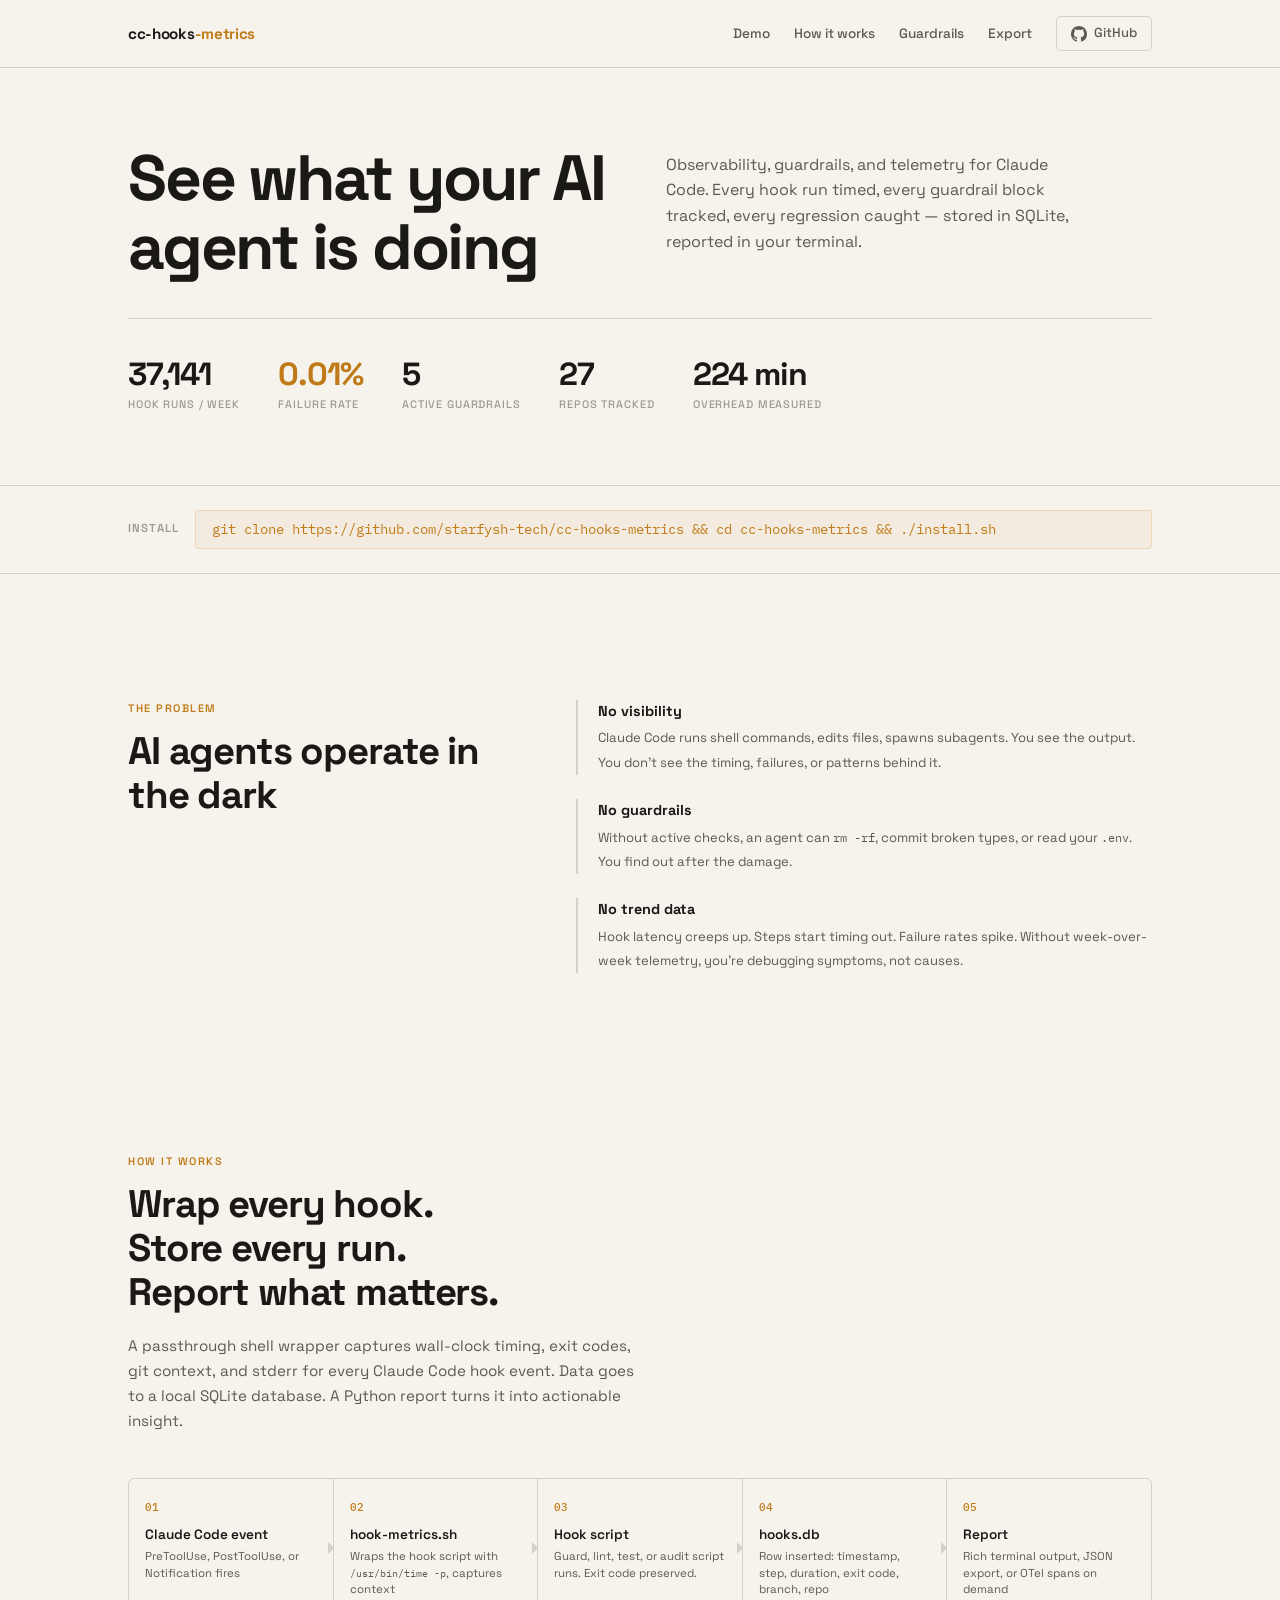
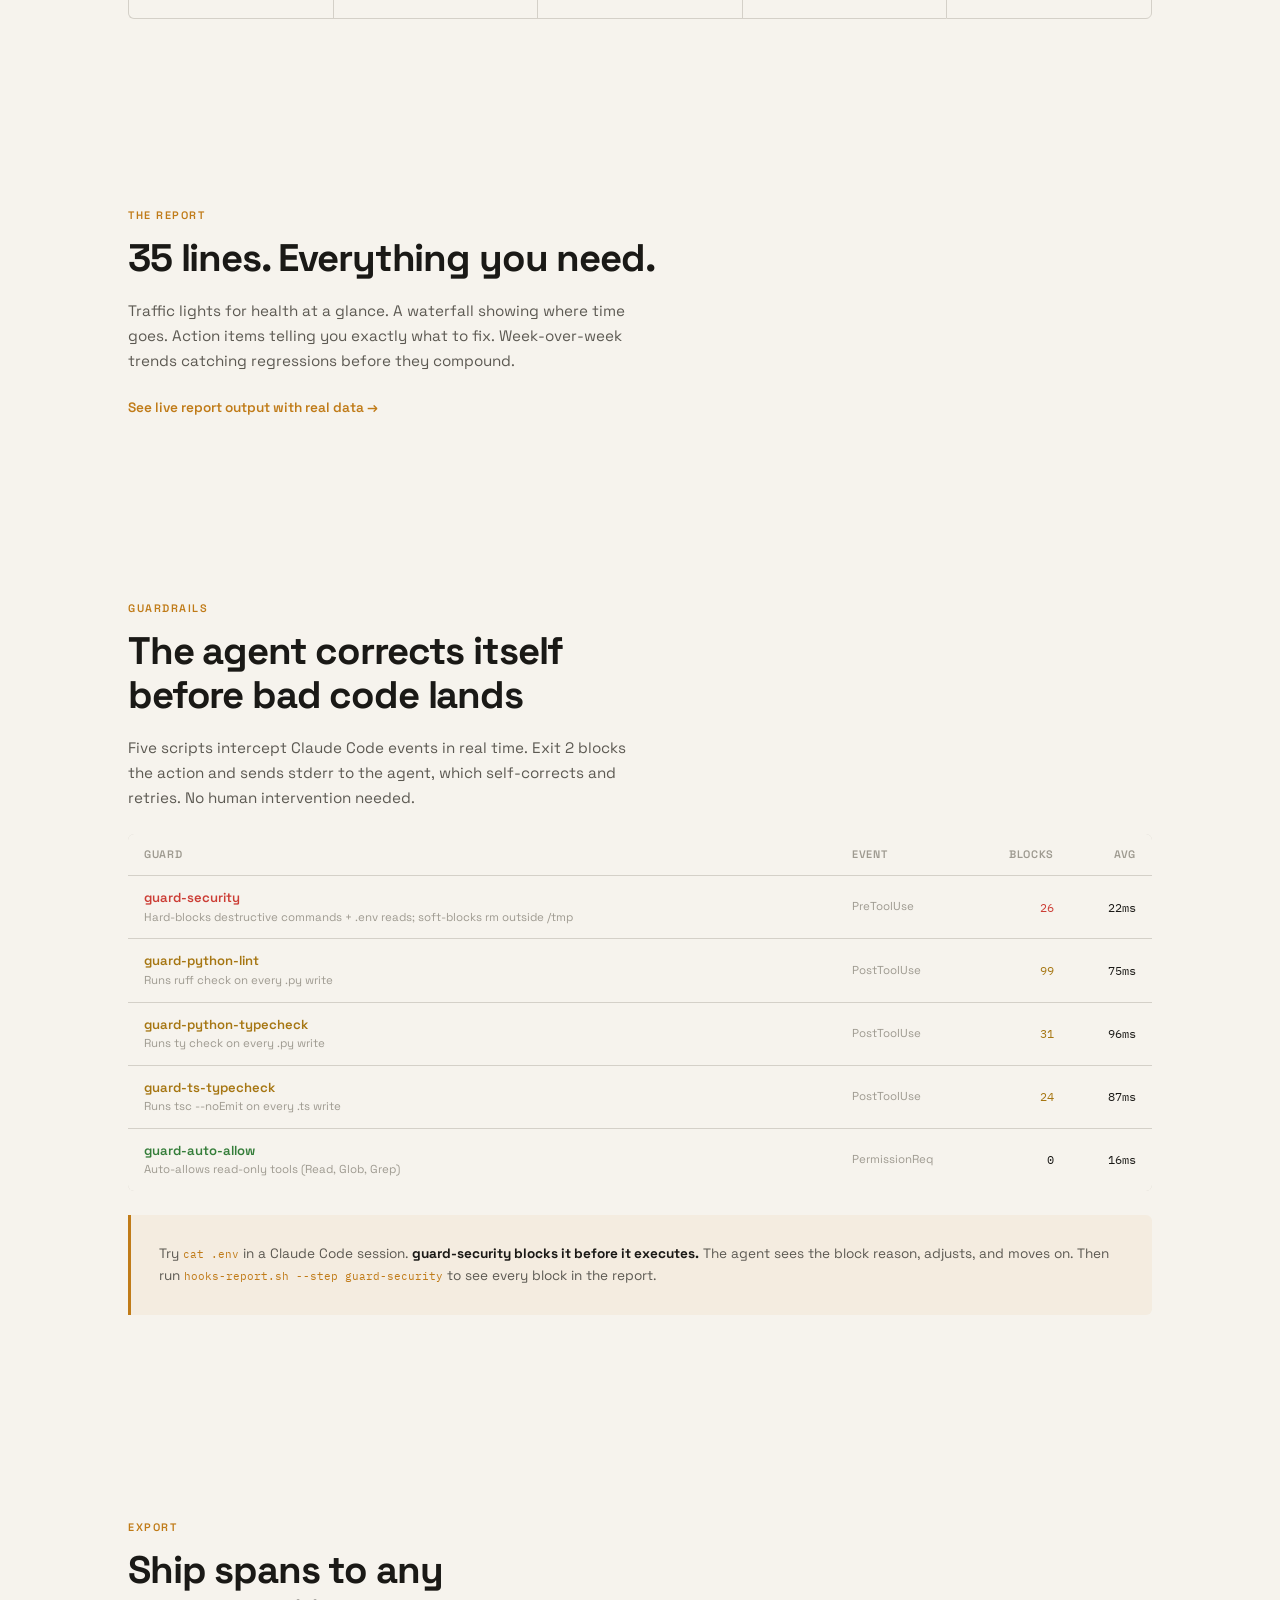
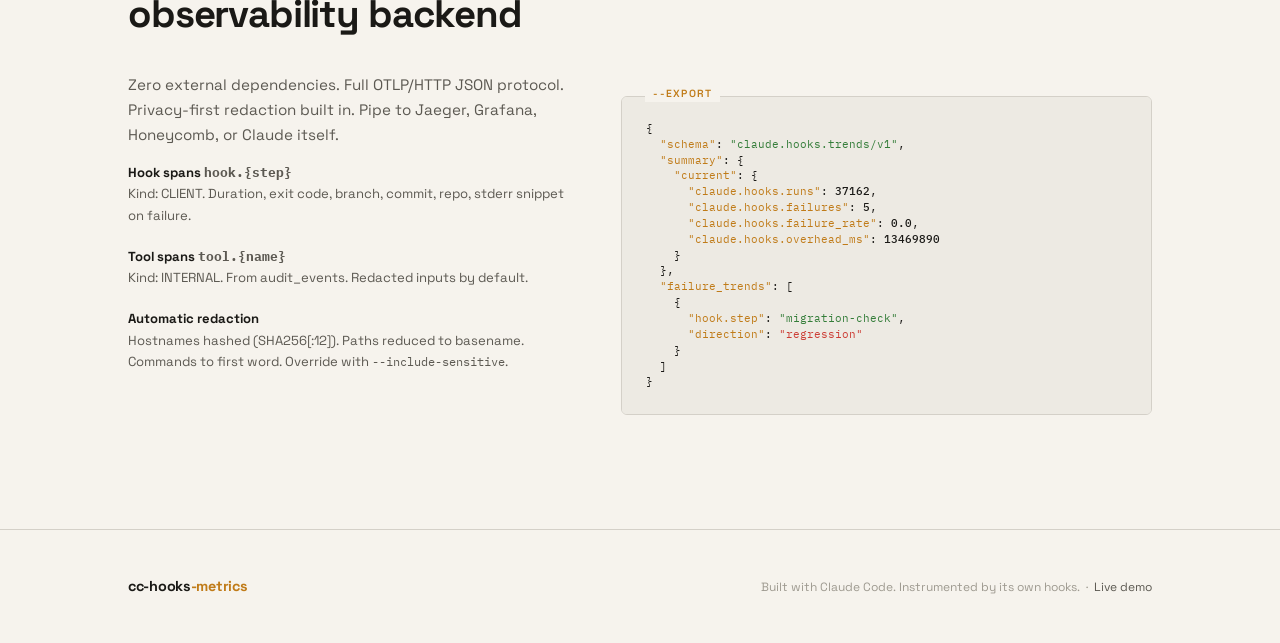
==== commit c4d96c58: "docs: reflect soft-block guardrail and refresh LOC stats - CLAUDE.md: guardrail table and PreToolUse" ====
--- a/docs/index.html
+++ b/docs/index.html
@@ -256,7 +256,7 @@
     <div class="guard-row">
       <div>
         <div class="g-name" style="color:var(--red);">guard-security</div>
-        <div class="g-sub">Blocks destructive commands + .env reads</div>
+        <div class="g-sub">Hard-blocks destructive commands + .env reads; soft-blocks rm outside /tmp</div>
       </div>
       <div class="g-sub">PreToolUse</div>
       <div class="g-val hide-sm" style="color:var(--red);">26</div>
